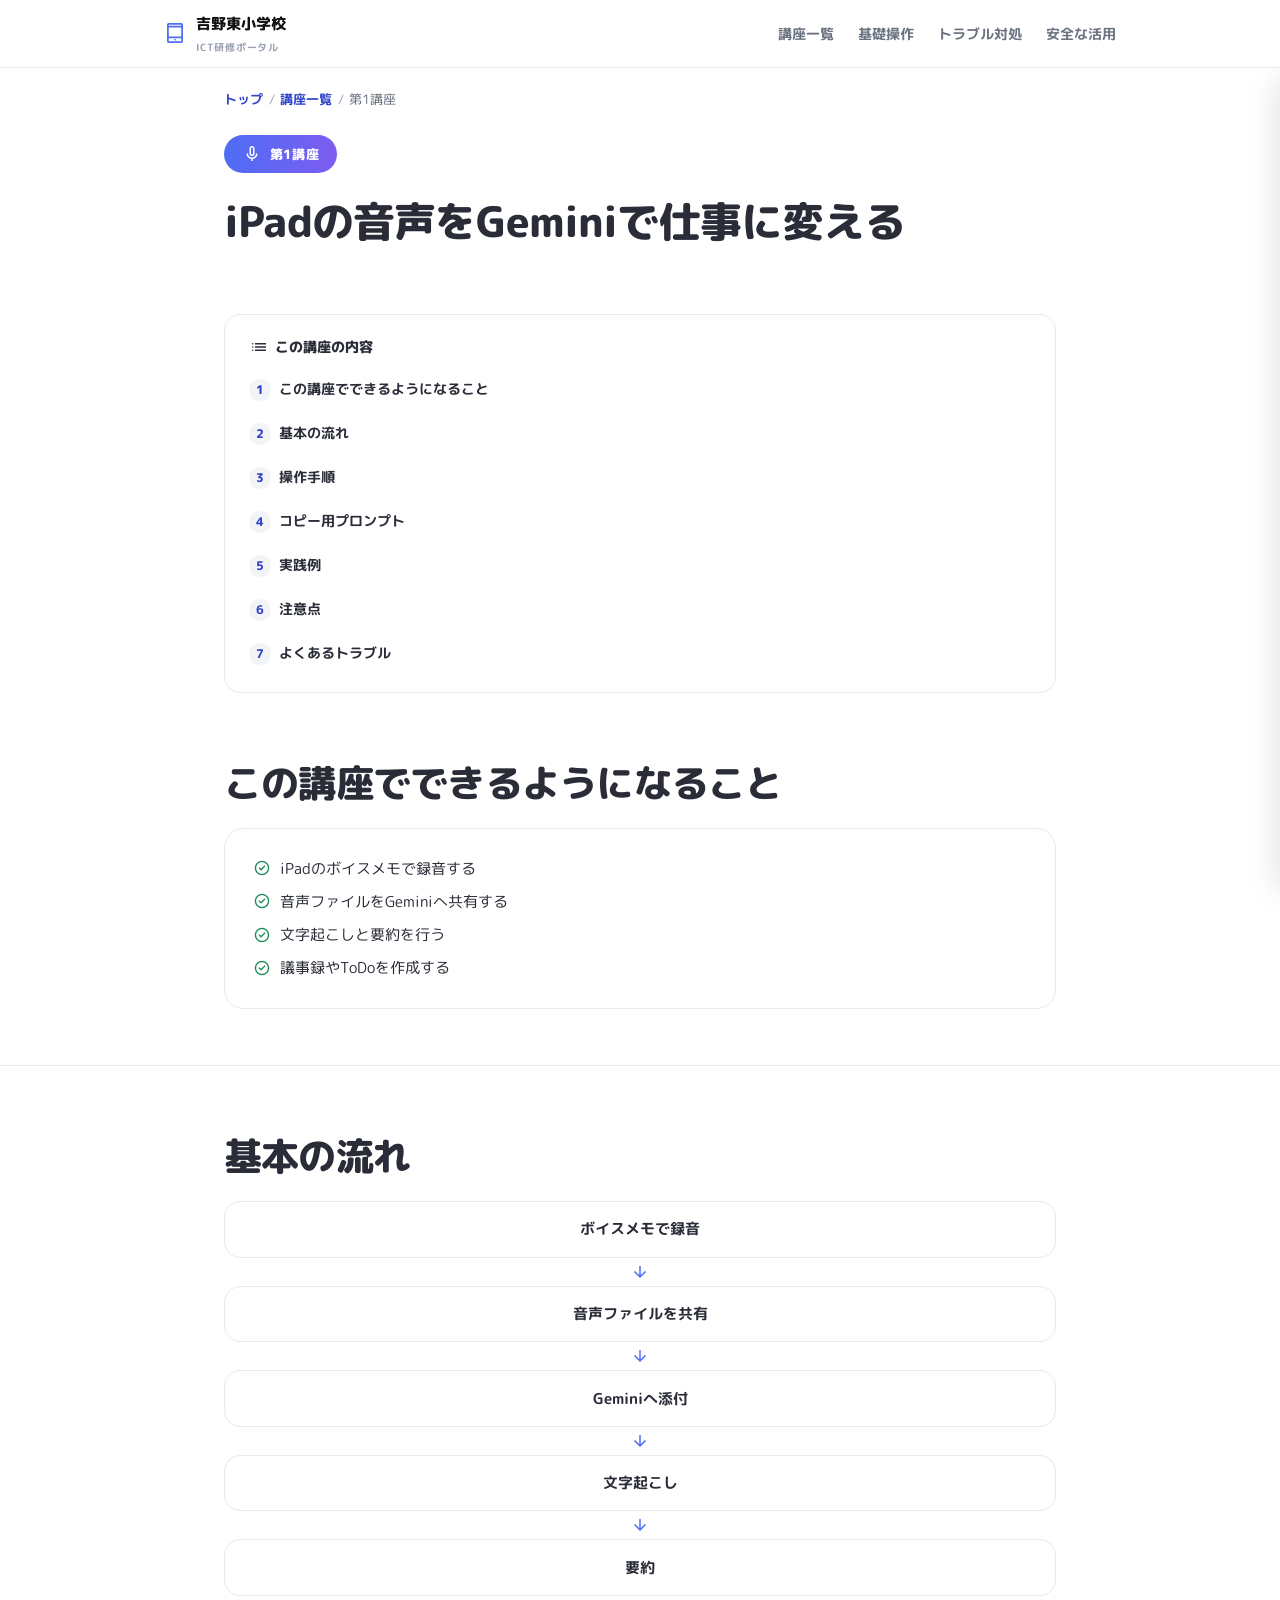
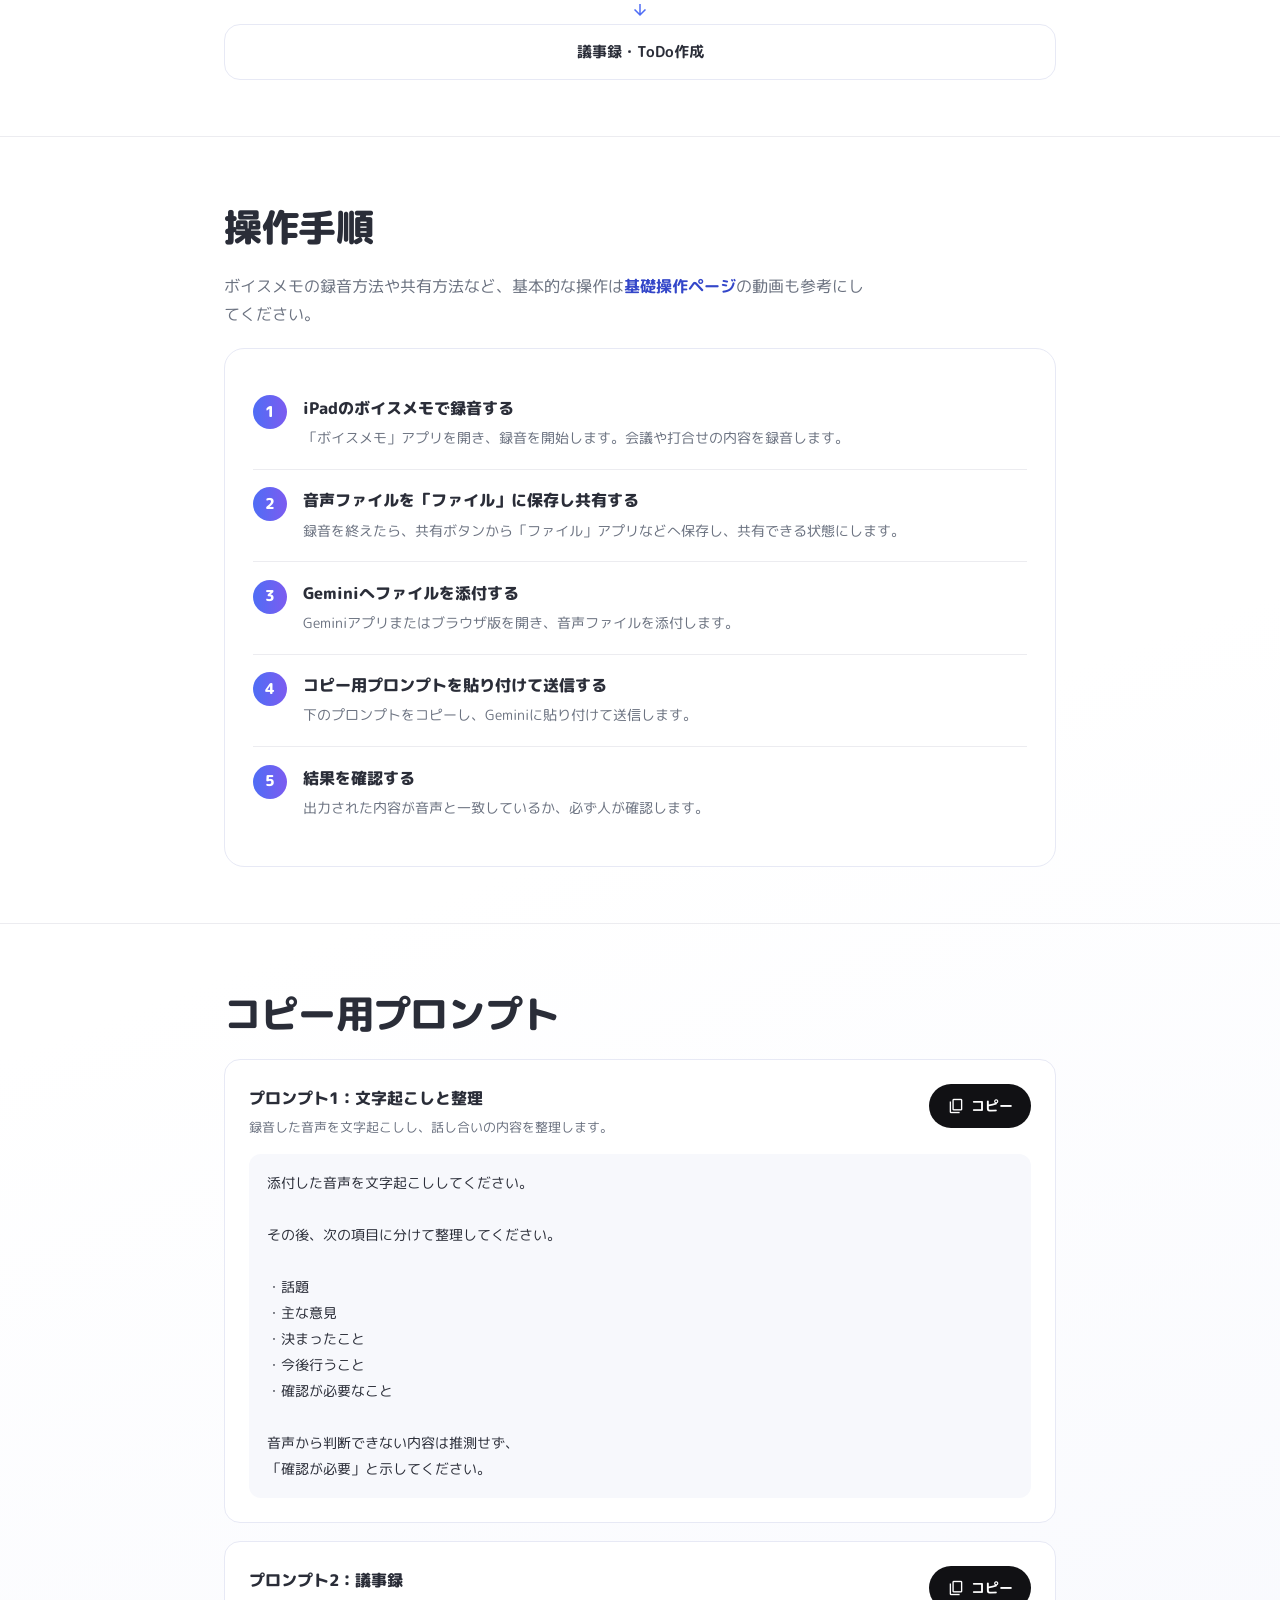
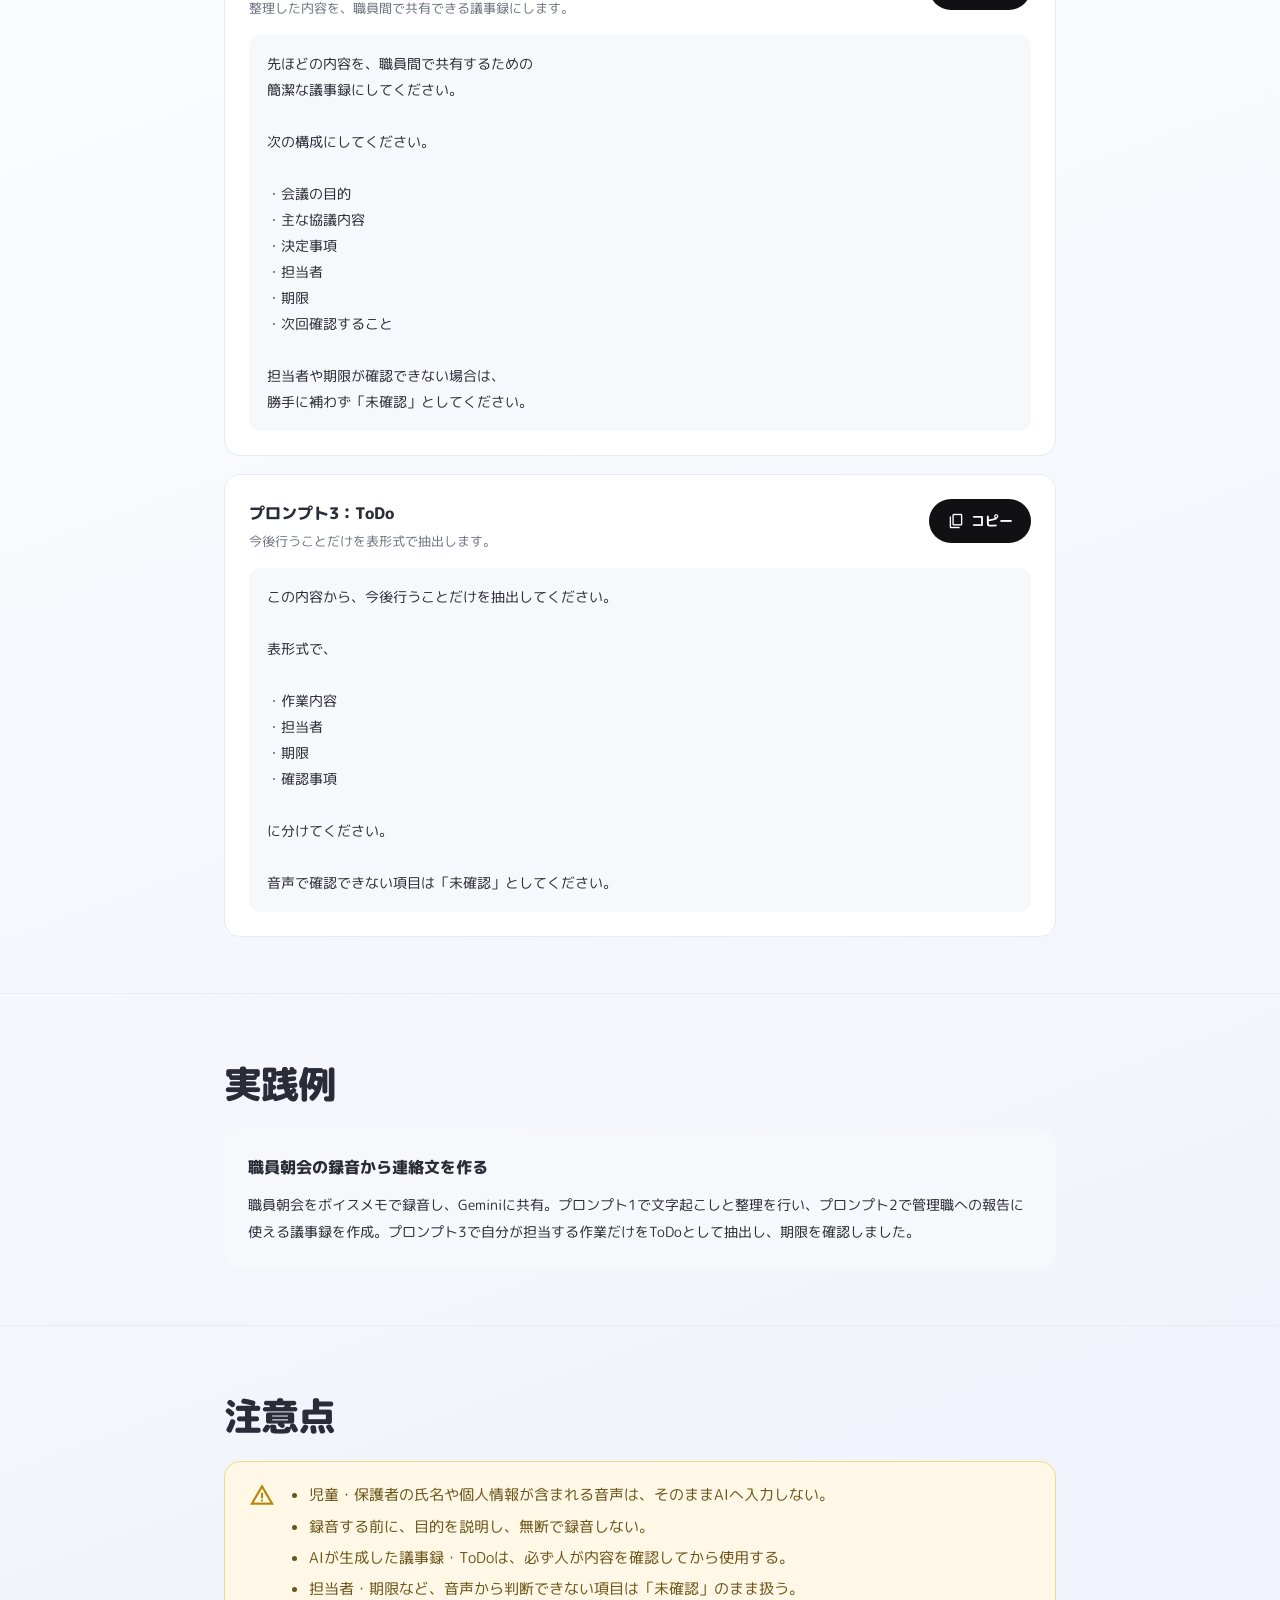
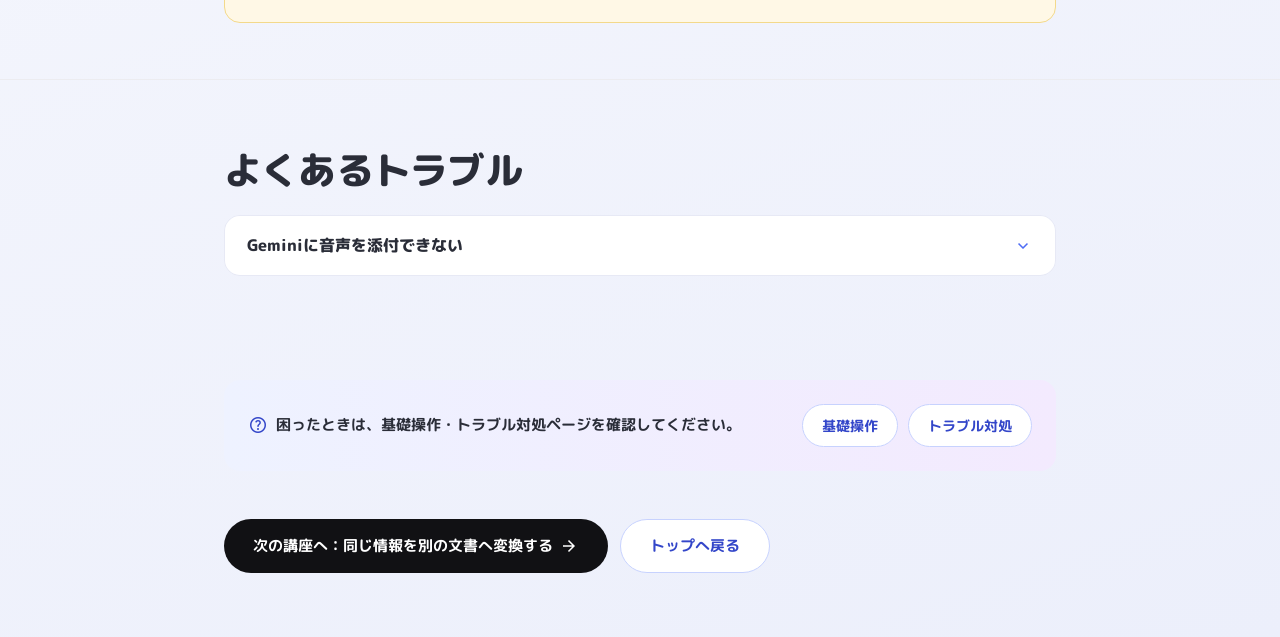
==== courses/01-voice-gemini.html @ 26168edf "v1" ====
<!DOCTYPE html>
<html lang="ja">
<head>
<meta charset="UTF-8">
<meta name="viewport" content="width=device-width, initial-scale=1.0, viewport-fit=cover">
<title>第1講座 iPadの音声をGeminiで仕事に変える | 吉野東小学校 ICT研修ポータル</title>
<link rel="preconnect" href="https://fonts.googleapis.com">
<link href="https://fonts.googleapis.com/css2?family=M+PLUS+Rounded+1c:wght@400;500;700;800&family=Material+Symbols+Outlined" rel="stylesheet">
<link rel="stylesheet" href="../assets/css/style.css">
</head>
<body>

  <div id="copy-announcer" aria-live="polite" class="sr-only"></div>

  <header class="site-header">
    <div class="wrap">
      <a href="../index.html" class="site-logo">
        <span class="material-symbols-outlined" aria-hidden="true">tablet_mac</span>
        <span>吉野東小学校<span class="sub">ICT研修ポータル</span></span>
      </a>
      <nav class="header-nav" aria-label="メインメニュー">
        <a href="../index.html#courses">講座一覧</a>
        <a href="../guides/basic-operation.html">基礎操作</a>
        <a href="../guides/troubleshooting.html">トラブル対処</a>
        <a href="06-safety.html">安全な活用</a>
      </nav>
      <button type="button" id="menuBtn" class="menu-btn" aria-expanded="false" aria-controls="mobileNav" aria-label="メニューを開く">
        <span class="material-symbols-outlined" aria-hidden="true">menu</span>
      </button>
    </div>
  </header>

  <div id="navOverlay" class="nav-overlay"></div>
  <nav id="mobileNav" class="mobile-nav" aria-label="モバイルメニュー">
    <div style="display:flex;justify-content:flex-end;margin-bottom:1rem;">
      <button type="button" id="navCloseBtn" class="menu-btn" aria-label="メニューを閉じる">
        <span class="material-symbols-outlined" aria-hidden="true">close</span>
      </button>
    </div>
    <a href="../index.html"><span class="material-symbols-outlined" aria-hidden="true">home</span>トップ</a>
    <a href="../index.html#courses"><span class="material-symbols-outlined" aria-hidden="true">school</span>講座一覧</a>
    <a href="../guides/basic-operation.html"><span class="material-symbols-outlined" aria-hidden="true">play_circle</span>基礎操作を確認する</a>
    <a href="../guides/troubleshooting.html"><span class="material-symbols-outlined" aria-hidden="true">build</span>トラブル対処</a>
  </nav>

  <div class="wrap">
    <p class="breadcrumb">
      <a href="../index.html">トップ</a><span class="sep">/</span>
      <a href="../index.html#courses">講座一覧</a><span class="sep">/</span>
      <span>第1講座</span>
    </p>
  </div>

  <section class="course-hero">
    <div class="wrap">
      <span class="course-num-badge"><span class="material-symbols-outlined" aria-hidden="true">mic</span>第1講座</span>
      <h1>iPadの音声をGeminiで仕事に変える</h1>
    </div>
  </section>

  <div class="wrap">
    <nav class="toc" aria-label="この講座の目次">
      <p class="toc-title"><span class="material-symbols-outlined" aria-hidden="true">list</span>この講座の内容</p>
      <ol>
        <li><a href="#goals">この講座でできるようになること</a></li>
        <li><a href="#flow">基本の流れ</a></li>
        <li><a href="#steps">操作手順</a></li>
        <li><a href="#prompts">コピー用プロンプト</a></li>
        <li><a href="#example">実践例</a></li>
        <li><a href="#caution">注意点</a></li>
        <li><a href="#trouble">よくあるトラブル</a></li>
      </ol>
    </nav>
  </div>

  <section id="goals" class="block">
    <div class="wrap">
      <h2 class="section-title">この講座でできるようになること</h2>
      <div class="card">
        <ul class="goal-list">
          <li><span class="material-symbols-outlined" aria-hidden="true">check_circle</span>iPadのボイスメモで録音する</li>
          <li><span class="material-symbols-outlined" aria-hidden="true">check_circle</span>音声ファイルをGeminiへ共有する</li>
          <li><span class="material-symbols-outlined" aria-hidden="true">check_circle</span>文字起こしと要約を行う</li>
          <li><span class="material-symbols-outlined" aria-hidden="true">check_circle</span>議事録やToDoを作成する</li>
        </ul>
      </div>
    </div>
  </section>

  <section id="flow" class="block">
    <div class="wrap">
      <h2 class="section-title">基本の流れ</h2>
      <div class="flow-diagram">
        <div class="flow-step">ボイスメモで録音</div>
        <div class="flow-arrow"><span class="material-symbols-outlined" aria-hidden="true">arrow_downward</span></div>
        <div class="flow-step">音声ファイルを共有</div>
        <div class="flow-arrow"><span class="material-symbols-outlined" aria-hidden="true">arrow_downward</span></div>
        <div class="flow-step">Geminiへ添付</div>
        <div class="flow-arrow"><span class="material-symbols-outlined" aria-hidden="true">arrow_downward</span></div>
        <div class="flow-step">文字起こし</div>
        <div class="flow-arrow"><span class="material-symbols-outlined" aria-hidden="true">arrow_downward</span></div>
        <div class="flow-step">要約</div>
        <div class="flow-arrow"><span class="material-symbols-outlined" aria-hidden="true">arrow_downward</span></div>
        <div class="flow-step">議事録・ToDo作成</div>
      </div>
    </div>
  </section>

  <section id="steps" class="block">
    <div class="wrap">
      <h2 class="section-title">操作手順</h2>
      <p class="section-lead" style="margin-bottom:1.25rem;">ボイスメモの録音方法や共有方法など、基本的な操作は<a href="../guides/basic-operation.html" style="color:var(--color-blue-deep);font-weight:700;">基礎操作ページ</a>の動画も参考にしてください。</p>
      <div class="card">
        <ol class="step-list">
          <li class="step-item">
            <div class="step-num">1</div>
            <div class="step-body"><h4>iPadのボイスメモで録音する</h4><p>「ボイスメモ」アプリを開き、録音を開始します。会議や打合せの内容を録音します。</p></div>
          </li>
          <li class="step-item">
            <div class="step-num">2</div>
            <div class="step-body"><h4>音声ファイルを「ファイル」に保存し共有する</h4><p>録音を終えたら、共有ボタンから「ファイル」アプリなどへ保存し、共有できる状態にします。</p></div>
          </li>
          <li class="step-item">
            <div class="step-num">3</div>
            <div class="step-body"><h4>Geminiへファイルを添付する</h4><p>Geminiアプリまたはブラウザ版を開き、音声ファイルを添付します。</p></div>
          </li>
          <li class="step-item">
            <div class="step-num">4</div>
            <div class="step-body"><h4>コピー用プロンプトを貼り付けて送信する</h4><p>下のプロンプトをコピーし、Geminiに貼り付けて送信します。</p></div>
          </li>
          <li class="step-item">
            <div class="step-num">5</div>
            <div class="step-body"><h4>結果を確認する</h4><p>出力された内容が音声と一致しているか、必ず人が確認します。</p></div>
          </li>
        </ol>
      </div>
    </div>
  </section>

  <!-- コピー用プロンプト：ここから -->
  <section id="prompts" class="block">
    <div class="wrap">
      <h2 class="section-title">コピー用プロンプト</h2>

      <div class="prompt-card">
        <div class="prompt-card-head">
          <div>
            <h4>プロンプト1：文字起こしと整理</h4>
            <p class="prompt-scene">録音した音声を文字起こしし、話し合いの内容を整理します。</p>
          </div>
          <button type="button" class="copy-btn" data-copy-target="#prompt1-1">
            <span class="material-symbols-outlined" aria-hidden="true">content_copy</span>
            <span class="copy-label">コピー</span>
          </button>
        </div>
        <div class="prompt-body" id="prompt1-1">添付した音声を文字起こししてください。

その後、次の項目に分けて整理してください。

・話題
・主な意見
・決まったこと
・今後行うこと
・確認が必要なこと

音声から判断できない内容は推測せず、
「確認が必要」と示してください。</div>
      </div>

      <div class="prompt-card">
        <div class="prompt-card-head">
          <div>
            <h4>プロンプト2：議事録</h4>
            <p class="prompt-scene">整理した内容を、職員間で共有できる議事録にします。</p>
          </div>
          <button type="button" class="copy-btn" data-copy-target="#prompt1-2">
            <span class="material-symbols-outlined" aria-hidden="true">content_copy</span>
            <span class="copy-label">コピー</span>
          </button>
        </div>
        <div class="prompt-body" id="prompt1-2">先ほどの内容を、職員間で共有するための
簡潔な議事録にしてください。

次の構成にしてください。

・会議の目的
・主な協議内容
・決定事項
・担当者
・期限
・次回確認すること

担当者や期限が確認できない場合は、
勝手に補わず「未確認」としてください。</div>
      </div>

      <div class="prompt-card">
        <div class="prompt-card-head">
          <div>
            <h4>プロンプト3：ToDo</h4>
            <p class="prompt-scene">今後行うことだけを表形式で抽出します。</p>
          </div>
          <button type="button" class="copy-btn" data-copy-target="#prompt1-3">
            <span class="material-symbols-outlined" aria-hidden="true">content_copy</span>
            <span class="copy-label">コピー</span>
          </button>
        </div>
        <div class="prompt-body" id="prompt1-3">この内容から、今後行うことだけを抽出してください。

表形式で、

・作業内容
・担当者
・期限
・確認事項

に分けてください。

音声で確認できない項目は「未確認」としてください。</div>
      </div>
    </div>
  </section>
  <!-- コピー用プロンプト：ここまで -->

  <section id="example" class="block">
    <div class="wrap">
      <h2 class="section-title">実践例</h2>
      <div class="example-card">
        <h4>職員朝会の録音から連絡文を作る</h4>
        <p>職員朝会をボイスメモで録音し、Geminiに共有。プロンプト1で文字起こしと整理を行い、プロンプト2で管理職への報告に使える議事録を作成。プロンプト3で自分が担当する作業だけをToDoとして抽出し、期限を確認しました。</p>
      </div>
    </div>
  </section>

  <section id="caution" class="block">
    <div class="wrap">
      <h2 class="section-title">注意点</h2>
      <div class="caution-card">
        <span class="material-symbols-outlined" aria-hidden="true">warning</span>
        <ul>
          <li>児童・保護者の氏名や個人情報が含まれる音声は、そのままAIへ入力しない。</li>
          <li>録音する前に、目的を説明し、無断で録音しない。</li>
          <li>AIが生成した議事録・ToDoは、必ず人が内容を確認してから使用する。</li>
          <li>担当者・期限など、音声から判断できない項目は「未確認」のまま扱う。</li>
        </ul>
      </div>
    </div>
  </section>

  <section id="trouble" class="block">
    <div class="wrap">
      <h2 class="section-title">よくあるトラブル</h2>
      <div class="accordion">
        <button type="button" class="accordion-trigger" aria-expanded="false" aria-controls="acc1-1">
          <span>Geminiに音声を添付できない</span>
          <span class="material-symbols-outlined" aria-hidden="true">expand_more</span>
        </button>
        <div class="accordion-panel" id="acc1-1">
          <p>アカウントの確認、アプリ版とブラウザ版の切り替え、ファイル形式の確認などが必要です。詳しくは<a href="../guides/troubleshooting.html" style="color:var(--color-blue-deep);font-weight:700;">トラブル対処ページ</a>をご確認ください。</p>
        </div>
      </div>
    </div>
  </section>

  <div class="wrap">
    <div class="help-banner">
      <p><span class="material-symbols-outlined" aria-hidden="true">help</span>困ったときは、基礎操作・トラブル対処ページを確認してください。</p>
      <div style="display:flex;gap:0.6rem;flex-wrap:wrap;">
        <a href="../guides/basic-operation.html" class="btn btn-outline btn-sm">基礎操作</a>
        <a href="../guides/troubleshooting.html" class="btn btn-outline btn-sm">トラブル対処</a>
      </div>
    </div>

    <div class="page-nav">
      <a href="02-document-transform.html" class="btn btn-primary">次の講座へ：同じ情報を別の文書へ変換する<span class="material-symbols-outlined" aria-hidden="true">arrow_forward</span></a>
      <a href="../index.html" class="btn btn-outline">トップへ戻る</a>
    </div>
  </div>

  <button type="button" id="backToTop" class="back-to-top" aria-label="トップへ戻る">
    <span class="material-symbols-outlined" aria-hidden="true">arrow_upward</span>
  </button>

  <div id="toast" class="toast" role="status">
    <span class="material-symbols-outlined" aria-hidden="true">check_circle</span>
    <span class="toast-label">コピーしました</span>
  </div>

  <script src="../assets/js/main.js"></script>
</body>
</html>
---- assets/css/style.css ----
/* ============================================================
   吉野東小学校 ICT研修ポータル 共通スタイル
   ------------------------------------------------------------
   配色・タイポグラフィ・浮き上がり演出・スプラッシュ演出は
   中種子町情報教育部会研修会サイトの仕様をそのまま踏襲しています。
   配色を変更したい場合は、下の「配色設定」の変数だけを
   書き換えてください（README.mdにも説明があります）。
   ============================================================ */

/* ------------------------------------------------------------
   配色設定（ここを変更すると全体の色が変わります）
   ------------------------------------------------------------ */
:root {
  --color-bg-start: #ffffff;
  --color-bg-mid: #ffffff;
  --color-bg-end: #eceffb;

  --color-ink: #111114;          /* 濃い文字・ボタン背景 */
  --color-text: #2a2d38;         /* 本文文字 */
  --color-text-sub: #6b7280;     /* 補足文字 */
  --color-text-faint: #9aa0b4;   /* さらに薄い文字 */

  --color-blue: #4f6df5;         /* メインカラー */
  --color-purple: #7c5cf0;       /* サブカラー（グラデーション用） */
  --color-blue-deep: #3346c9;

  --color-border: #e7e9f5;
  --color-border-soft: #ececf0;
  --color-card-bg: #ffffff;
  --color-panel-bg: #f7f8fc;
  --color-pill-bg: #f3f4f8;

  --color-caution-bg: #fff8e6;
  --color-caution-border: #f3d98b;
  --color-caution-text: #6b5518;
  --color-caution-icon: #b5860b;

  --color-success: #1b8a5a;

  --radius-lg: 1.25rem;
  --radius-md: 1rem;
  --radius-sm: 0.75rem;
  --radius-full: 9999px;

  --header-height: 68px;
}

/* ------------------------------------------------------------
   基本設定
   ------------------------------------------------------------ */
* { box-sizing: border-box; }
html {
  scroll-behavior: smooth;
}
@media (prefers-reduced-motion: reduce) {
  html { scroll-behavior: auto; }
  *, *::before, *::after {
    animation-duration: 0.001ms !important;
    animation-iteration-count: 1 !important;
    transition-duration: 0.001ms !important;
    scroll-behavior: auto !important;
  }
}

body {
  margin: 0;
  font-family: 'M PLUS Rounded 1c', 'Hiragino Maru Gothic ProN', 'Hiragino Sans', sans-serif;
  background: linear-gradient(160deg, var(--color-bg-start) 0%, var(--color-bg-mid) 45%, var(--color-bg-end) 100%);
  color: var(--color-text);
  font-size: 16px;
  line-height: 1.75;
  overflow-x: hidden;
  width: 100%;
}

img { max-width: 100%; display: block; }
a { color: inherit; text-decoration: none; }
button { font-family: inherit; }
ul, ol { margin: 0; padding: 0; }
h1, h2, h3, h4, p { margin: 0; }

.material-symbols-outlined {
  font-family: 'Material Symbols Outlined';
  font-weight: normal;
  font-style: normal;
  font-size: 20px;
  line-height: 1;
  vertical-align: middle;
}

section[id], h1[id], h2[id], h3[id] {
  scroll-margin-top: calc(var(--header-height) + 16px);
}

.wrap {
  max-width: 880px;
  margin: 0 auto;
  padding: 0 1.5rem;
}

a:focus-visible,
button:focus-visible,
[tabindex]:focus-visible {
  outline: 3px solid var(--color-blue);
  outline-offset: 2px;
  border-radius: 6px;
}

.sr-only {
  position: absolute;
  width: 1px; height: 1px;
  padding: 0; margin: -1px;
  overflow: hidden;
  clip: rect(0,0,0,0);
  white-space: nowrap;
  border: 0;
}

/* ------------------------------------------------------------
   バッジ・見出しパターン
   ------------------------------------------------------------ */
.badge {
  display: inline-block;
  font-size: 0.75rem;
  font-weight: 700;
  letter-spacing: 0.08em;
  text-transform: uppercase;
  color: var(--color-blue-deep);
  background: #ffffff;
  border: 1px solid var(--color-border);
  padding: 0.5rem 1.25rem;
  border-radius: var(--radius-full);
  margin-bottom: 1rem;
}
.badge.badge-solid {
  background: #eef2ff;
  border-color: transparent;
  color: var(--color-blue-deep);
}

.section-head { margin-bottom: 2rem; }
.section-title {
  font-size: clamp(1.6rem, 4vw, 2.4rem);
  font-weight: 800;
  letter-spacing: -0.02em;
  margin-bottom: 0.75rem;
}
.section-lead {
  color: var(--color-text-sub);
  font-size: 1rem;
  max-width: 640px;
}

section.block {
  padding: 3.5rem 0;
}
section.block + section.block {
  border-top: 1px solid var(--color-border-soft);
}

/* ------------------------------------------------------------
   固定ヘッダー
   ------------------------------------------------------------ */
.site-header {
  position: fixed;
  top: 0; left: 0; right: 0;
  height: var(--header-height);
  background: rgba(255,255,255,0.9);
  backdrop-filter: blur(8px);
  -webkit-backdrop-filter: blur(8px);
  border-bottom: 1px solid var(--color-border);
  z-index: 500;
  display: flex;
  align-items: center;
}
.site-header .wrap {
  max-width: 1000px;
  width: 100%;
  display: flex;
  align-items: center;
  justify-content: space-between;
  gap: 1rem;
}
.site-logo {
  display: flex;
  align-items: center;
  gap: 0.6rem;
  font-weight: 800;
  font-size: 0.95rem;
  color: var(--color-ink);
  min-height: 44px;
}
.site-logo .material-symbols-outlined {
  color: var(--color-blue);
  font-size: 22px;
}
.site-logo span.sub {
  display: block;
  font-size: 0.65rem;
  font-weight: 600;
  color: var(--color-text-faint);
  letter-spacing: 0.08em;
}

.header-nav {
  display: none;
}
.menu-btn {
  display: inline-flex;
  align-items: center;
  justify-content: center;
  width: 44px; height: 44px;
  border-radius: var(--radius-full);
  border: 1px solid var(--color-border);
  background: #ffffff;
  cursor: pointer;
}

@media (min-width: 900px) {
  .header-nav {
    display: flex;
    align-items: center;
    gap: 1.5rem;
    font-size: 0.85rem;
    font-weight: 700;
  }
  .header-nav a {
    color: var(--color-text-sub);
    min-height: 44px;
    display: inline-flex;
    align-items: center;
  }
  .header-nav a:hover { color: var(--color-blue); }
  .menu-btn { display: none; }
}

.mobile-nav {
  position: fixed;
  top: var(--header-height);
  right: 0;
  width: min(320px, 84vw);
  bottom: 0;
  background: #ffffff;
  border-left: 1px solid var(--color-border);
  box-shadow: -12px 0 32px -12px rgba(17,17,20,0.15);
  transform: translateX(100%);
  transition: transform .3s cubic-bezier(.34,1.06,.64,1);
  z-index: 499;
  padding: 1.5rem;
  overflow-y: auto;
}
.mobile-nav.open { transform: translateX(0); }
.mobile-nav a {
  display: flex;
  align-items: center;
  gap: 0.5rem;
  min-height: 48px;
  font-weight: 700;
  font-size: 0.95rem;
  color: var(--color-text);
  border-bottom: 1px solid var(--color-border-soft);
}
.nav-overlay {
  position: fixed;
  inset: 0;
  background: rgba(17,17,20,0.35);
  z-index: 498;
  opacity: 0;
  pointer-events: none;
  transition: opacity .3s ease;
}
.nav-overlay.open { opacity: 1; pointer-events: auto; }

/* ------------------------------------------------------------
   スプラッシュ演出（トップページのみ）
   ------------------------------------------------------------ */
.splash-overlay {
  position: fixed;
  inset: 0;
  z-index: 9999;
  background: #0a0a0c;
  display: flex;
  align-items: center;
  justify-content: center;
  flex-direction: column;
  gap: 1.75rem;
  transform: translateY(0);
  transition: transform .6s cubic-bezier(.65,0,.35,1);
}
.splash-overlay.hide {
  transform: translateY(-100%);
  pointer-events: none;
}
.splash-text {
  color: #ffffff;
  font-weight: 800;
  font-size: clamp(1.3rem, 4vw, 2rem);
  letter-spacing: 0.04em;
  text-align: center;
  opacity: 0;
  transform: translateY(24px);
  transition: opacity .6s ease, transform .6s ease;
  padding: 0 1.5rem;
}
.splash-overlay.show .splash-text { opacity: 1; transform: translateY(0); }
.splash-sub {
  display: block;
  margin-top: .6rem;
  font-size: .78rem;
  font-weight: 500;
  color: #9aa0b4;
  letter-spacing: 0.12em;
}
.splash-skip {
  opacity: 0;
  transform: translateY(12px);
  transition: opacity .6s ease .1s, transform .6s ease .1s;
  min-height: 44px;
  padding: 0.55rem 1.4rem;
  border-radius: var(--radius-full);
  border: 1px solid rgba(255,255,255,0.35);
  color: #ffffff;
  background: transparent;
  font-size: 0.85rem;
  font-weight: 700;
  cursor: pointer;
}
.splash-overlay.show .splash-skip { opacity: 1; transform: translateY(0); }
.splash-skip:hover { background: rgba(255,255,255,0.12); }

/* ------------------------------------------------------------
   ヒーロー
   ------------------------------------------------------------ */
.hero {
  padding: calc(var(--header-height) + 3rem) 0 3rem;
}
.hero-title {
  font-size: clamp(2.2rem, 6vw, 3.6rem);
  font-weight: 800;
  letter-spacing: -0.02em;
  line-height: 1.3;
  margin-bottom: 1.5rem;
}
.hero-title .accent {
  background: linear-gradient(90deg, var(--color-blue), var(--color-purple));
  -webkit-background-clip: text;
  background-clip: text;
  color: transparent;
}
.hero-copy {
  color: var(--color-text-sub);
  font-size: 1.05rem;
  max-width: 620px;
  margin-bottom: 2rem;
}
.hero-actions {
  display: flex;
  flex-wrap: wrap;
  gap: 0.75rem;
}

/* ------------------------------------------------------------
   ボタン
   ------------------------------------------------------------ */
.btn {
  display: inline-flex;
  align-items: center;
  justify-content: center;
  gap: 0.4rem;
  min-height: 48px;
  padding: 0.8rem 1.8rem;
  border-radius: var(--radius-full);
  font-weight: 700;
  font-size: 0.95rem;
  border: none;
  cursor: pointer;
  transition: transform .22s cubic-bezier(.34,1.56,.64,1), box-shadow .22s ease, background .2s ease;
  will-change: transform;
}
.btn:hover { transform: translateY(-3px); box-shadow: 0 10px 20px -8px rgba(79,109,245,0.35); }
.btn.lift { transform: translateY(-6px) scale(1.03); box-shadow: 0 16px 28px -8px rgba(79,109,245,0.4); }
.btn-primary { background: var(--color-ink); color: #ffffff; }
.btn-primary:hover { background: #24242a; }
.btn-outline {
  background: #ffffff;
  color: var(--color-blue-deep);
  border: 1.5px solid #c7d2fe;
}
.btn-outline:hover { background: linear-gradient(90deg,#eef2ff 0%,#f3eafe 100%); }
.btn-sm { min-height: 40px; padding: 0.55rem 1.2rem; font-size: 0.85rem; }

/* ------------------------------------------------------------
   カード共通・浮き上がり演出
   ------------------------------------------------------------ */
.card {
  background: var(--color-card-bg);
  border: 1px solid var(--color-border);
  border-radius: var(--radius-lg);
  padding: 1.75rem;
}
.card-hover {
  transition: transform .25s cubic-bezier(.34,1.56,.64,1), box-shadow .25s ease, border-color .25s ease;
}
.card-hover:hover, .card-hover:focus-visible {
  transform: translateY(-6px);
  box-shadow: 0 20px 32px -14px rgba(79,109,245,0.28);
  border-color: #c7d2fe;
}

.avatar {
  width: 84px; height: 84px;
  border-radius: var(--radius-full);
  display: flex; align-items: center; justify-content: center;
  font-size: 2.2rem;
  background: var(--color-pill-bg);
  flex-shrink: 0;
}

.grid { display: grid; gap: 1.1rem; }
.grid-2 { grid-template-columns: 1fr; }
.grid-3 { grid-template-columns: 1fr; }
.grid-4 { grid-template-columns: 1fr; }
@media (min-width: 640px) {
  .grid-2 { grid-template-columns: 1fr 1fr; }
  .grid-4 { grid-template-columns: 1fr 1fr; }
}
@media (min-width: 900px) {
  .grid-3 { grid-template-columns: repeat(3, 1fr); }
  .grid-4 { grid-template-columns: repeat(4, 1fr); }
}

/* ------------------------------------------------------------
   ゴールカード（目的別）
   ------------------------------------------------------------ */
.goal-card { padding: 1.75rem; }
.goal-card-head {
  display: flex;
  align-items: center;
  gap: 0.75rem;
  margin-bottom: 1rem;
}
.goal-card-head .material-symbols-outlined {
  width: 44px; height: 44px;
  border-radius: var(--radius-full);
  background: linear-gradient(90deg,#eef2ff 0%,#f3eafe 100%);
  color: var(--color-blue-deep);
  display: flex; align-items: center; justify-content: center;
  font-size: 22px;
  flex-shrink: 0;
}
.goal-card h3 { font-size: 1.1rem; font-weight: 800; }
.goal-list { list-style: none; display: flex; flex-direction: column; gap: 0.6rem; }
.goal-list li {
  display: flex;
  gap: 0.55rem;
  font-size: 0.92rem;
  color: var(--color-text);
  line-height: 1.6;
}
.goal-list li .material-symbols-outlined {
  color: var(--color-success);
  font-size: 18px;
  margin-top: 0.15rem;
  flex-shrink: 0;
}

/* ------------------------------------------------------------
   講座カード（トップページ）
   ------------------------------------------------------------ */
.course-card {
  padding: 1.75rem;
  display: flex;
  flex-direction: column;
  gap: 0.75rem;
}
.course-card-top {
  display: flex;
  align-items: center;
  gap: 0.75rem;
}
.course-num {
  width: 46px; height: 46px;
  border-radius: var(--radius-full);
  background: linear-gradient(90deg, var(--color-blue), var(--color-purple));
  color: #fff;
  font-weight: 800;
  font-size: 1.1rem;
  display: flex; align-items: center; justify-content: center;
  flex-shrink: 0;
}
.course-card h3 { font-size: 1.25rem; font-weight: 800; }
.course-card p.desc { color: var(--color-text-sub); font-size: 0.92rem; }
.course-card .btn { align-self: flex-start; margin-top: 0.25rem; }

/* ------------------------------------------------------------
   講師紹介
   ------------------------------------------------------------ */
.instructor-card {
  padding: 2rem;
}
.instructor-flex {
  display: flex;
  flex-direction: column;
  gap: 1.75rem;
}
@media (min-width: 720px) {
  .instructor-flex { flex-direction: row; align-items: flex-start; }
}
.instructor-photo {
  width: 140px; height: 140px;
  border-radius: var(--radius-full);
  background: var(--color-pill-bg) url('../images/profile.jpg') center/cover no-repeat;
  border: 1px solid var(--color-border);
  flex-shrink: 0;
  margin: 0 auto;
  display: flex;
  align-items: center;
  justify-content: center;
  color: var(--color-text-faint);
  font-size: 2.4rem;
}
@media (min-width: 720px) { .instructor-photo { margin: 0; } }
.instructor-name { font-size: 1.5rem; font-weight: 800; margin-bottom: 0.25rem; }
.instructor-name .yomi { font-size: 0.9rem; font-weight: 500; color: var(--color-text-faint); }
.instructor-role { color: var(--color-text-sub); font-size: 0.9rem; margin-bottom: 1rem; }
.pill-row { display: flex; flex-wrap: wrap; gap: 0.5rem; margin-bottom: 1.25rem; }
.grad-pill {
  background: linear-gradient(90deg, #eef2ff 0%, #f3eafe 100%);
  color: var(--color-blue-deep);
  font-size: 0.78rem;
  font-weight: 700;
  padding: 0.45rem 1rem;
  border-radius: var(--radius-full);
}
.instructor-bio { color: var(--color-text); font-size: 0.92rem; line-height: 1.85; margin-bottom: 1rem; }
.quote-box {
  background: linear-gradient(90deg, #eef2ff 0%, #f3eafe 100%);
  border-radius: var(--radius-sm);
  padding: 1.1rem 1.3rem;
  font-weight: 700;
  font-size: 0.92rem;
}

/* ------------------------------------------------------------
   著作紹介
   ------------------------------------------------------------ */
.book-card {
  padding: 1.75rem;
  display: flex;
  flex-direction: column;
  gap: 1.25rem;
}
@media (min-width: 640px) {
  .book-card { flex-direction: row; }
}
.book-cover {
  width: 140px;
  height: 190px;
  border-radius: var(--radius-sm);
  box-shadow: 0 8px 20px -10px rgba(17,17,20,0.35);
  background: var(--color-pill-bg) url('../images/book01.jpg') center/cover no-repeat;
  border: 1px solid var(--color-border);
  flex-shrink: 0;
  margin: 0 auto;
  display: flex;
  align-items: center;
  justify-content: center;
  color: var(--color-text-faint);
  font-size: 1.8rem;
}
.book-cover.book02 { background-image: url('../images/book02.jpg'); }
@media (min-width: 640px) { .book-cover { margin: 0; } }
.book-info h3 { font-size: 1.2rem; font-weight: 800; margin-bottom: 0.3rem; }
.book-info .publisher { color: var(--color-text-sub); font-size: 0.85rem; margin-bottom: 0.75rem; }
.book-info .desc { font-size: 0.9rem; color: var(--color-text); line-height: 1.8; margin-bottom: 1rem; }

/* ------------------------------------------------------------
   注意カード
   ------------------------------------------------------------ */
.caution-card {
  background: var(--color-caution-bg);
  border: 1px solid var(--color-caution-border);
  border-radius: var(--radius-md);
  padding: 1.25rem 1.5rem;
  display: flex;
  gap: 0.9rem;
  align-items: flex-start;
}
.caution-card .material-symbols-outlined { color: var(--color-caution-icon); font-size: 26px; flex-shrink: 0; }
.caution-card p, .caution-card ul { font-size: 0.92rem; line-height: 1.75; color: var(--color-caution-text); }
.caution-card ul { list-style: disc; padding-left: 1.2rem; display: flex; flex-direction: column; gap: 0.35rem; }

/* ------------------------------------------------------------
   パンくずリスト
   ------------------------------------------------------------ */
.breadcrumb {
  padding-top: calc(var(--header-height) + 1.25rem);
  font-size: 0.82rem;
  color: var(--color-text-sub);
  display: flex;
  flex-wrap: wrap;
  align-items: center;
  gap: 0.35rem;
}
.breadcrumb a { color: var(--color-blue-deep); font-weight: 700; }
.breadcrumb .sep { color: var(--color-text-faint); }

/* ------------------------------------------------------------
   講座ページヘッダー
   ------------------------------------------------------------ */
.course-hero { padding: 1.5rem 0 2.5rem; }
.course-hero .course-num-badge {
  display: inline-flex;
  align-items: center;
  gap: 0.5rem;
  background: linear-gradient(90deg, var(--color-blue), var(--color-purple));
  color: #fff;
  font-weight: 800;
  font-size: 0.8rem;
  letter-spacing: 0.06em;
  padding: 0.5rem 1.1rem;
  border-radius: var(--radius-full);
  margin-bottom: 1.25rem;
}
.course-hero h1 {
  font-size: clamp(1.7rem, 4.5vw, 2.6rem);
  font-weight: 800;
  letter-spacing: -0.02em;
  line-height: 1.35;
}

/* ------------------------------------------------------------
   目次（TOC）
   ------------------------------------------------------------ */
.toc {
  background: #ffffff;
  border: 1px solid var(--color-border);
  border-radius: var(--radius-md);
  padding: 1.25rem 1.5rem;
  margin: 1.5rem 0 0;
}
.toc-title { font-weight: 800; font-size: 0.9rem; margin-bottom: 0.75rem; display: flex; align-items: center; gap: 0.4rem; }
.toc ol { list-style: none; display: flex; flex-direction: column; gap: 0.5rem; counter-reset: toc; }
.toc li { counter-increment: toc; }
.toc a {
  display: flex;
  align-items: center;
  gap: 0.5rem;
  font-size: 0.88rem;
  font-weight: 600;
  color: var(--color-text);
  min-height: 36px;
}
.toc a::before {
  content: counter(toc);
  width: 22px; height: 22px;
  border-radius: var(--radius-full);
  background: var(--color-pill-bg);
  color: var(--color-blue-deep);
  font-size: 0.72rem;
  font-weight: 800;
  display: inline-flex;
  align-items: center;
  justify-content: center;
  flex-shrink: 0;
}
.toc a:hover { color: var(--color-blue); }

/* ------------------------------------------------------------
   基本の流れ（フロー図）
   ------------------------------------------------------------ */
.flow-diagram {
  display: flex;
  flex-direction: column;
  align-items: stretch;
  gap: 0;
}
.flow-step {
  background: #ffffff;
  border: 1px solid var(--color-border);
  border-radius: var(--radius-md);
  padding: 0.9rem 1.25rem;
  font-weight: 700;
  font-size: 0.92rem;
  text-align: center;
}
.flow-arrow {
  display: flex;
  justify-content: center;
  color: var(--color-blue);
  font-size: 22px;
  padding: 0.25rem 0;
}

/* ------------------------------------------------------------
   操作手順（縦型ステップ）
   ------------------------------------------------------------ */
.step-list { list-style: none; display: flex; flex-direction: column; }
.step-item {
  display: flex;
  gap: 1rem;
  padding: 1.1rem 0;
  border-top: 1px solid var(--color-border-soft);
}
.step-item:first-child { border-top: none; }
.step-num {
  width: 34px; height: 34px;
  border-radius: var(--radius-full);
  background: linear-gradient(90deg, var(--color-blue), var(--color-purple));
  color: #fff;
  font-weight: 800;
  font-size: 0.95rem;
  display: flex; align-items: center; justify-content: center;
  flex-shrink: 0;
}
.step-body h4 { font-weight: 800; font-size: 0.98rem; margin-bottom: 0.3rem; }
.step-body p { color: var(--color-text-sub); font-size: 0.88rem; line-height: 1.7; }

/* ------------------------------------------------------------
   プロンプトカード
   ------------------------------------------------------------ */
.prompt-card {
  background: #ffffff;
  border: 1px solid var(--color-border);
  border-radius: var(--radius-md);
  padding: 1.5rem;
}
.prompt-card + .prompt-card { margin-top: 1.1rem; }
.prompt-card-head {
  display: flex;
  justify-content: space-between;
  align-items: flex-start;
  gap: 1rem;
  margin-bottom: 0.9rem;
  flex-wrap: wrap;
}
.prompt-card h4 { font-weight: 800; font-size: 1.02rem; }
.prompt-scene { font-size: 0.82rem; color: var(--color-text-sub); margin-top: 0.2rem; }
.prompt-body {
  background: var(--color-panel-bg);
  border-radius: var(--radius-sm);
  padding: 1rem 1.1rem;
  font-size: 0.88rem;
  line-height: 1.85;
  white-space: pre-wrap;
  word-break: break-word;
  overflow-wrap: anywhere;
  color: var(--color-text);
  max-width: 100%;
  overflow-x: auto;
  font-family: 'M PLUS Rounded 1c', monospace;
}
.copy-btn {
  flex-shrink: 0;
  display: inline-flex;
  align-items: center;
  gap: 0.4rem;
  min-height: 44px;
  min-width: 44px;
  padding: 0.55rem 1.1rem;
  border-radius: var(--radius-full);
  background: var(--color-ink);
  color: #ffffff;
  font-weight: 700;
  font-size: 0.85rem;
  border: none;
  cursor: pointer;
  transition: transform .2s cubic-bezier(.34,1.56,.64,1), box-shadow .2s ease, background .2s ease;
}
.copy-btn:hover { transform: translateY(-2px); box-shadow: 0 10px 18px -8px rgba(17,17,20,0.35); }
.copy-btn.copied { background: var(--color-success); }
.copy-btn .material-symbols-outlined { font-size: 18px; }

/* ------------------------------------------------------------
   実践例
   ------------------------------------------------------------ */
.example-card {
  background: var(--color-panel-bg);
  border-radius: var(--radius-md);
  padding: 1.5rem;
  font-size: 0.9rem;
  line-height: 1.85;
}
.example-card h4 { font-weight: 800; margin-bottom: 0.6rem; font-size: 0.98rem; }

/* ------------------------------------------------------------
   アコーディオン
   ------------------------------------------------------------ */
.accordion {
  border: 1px solid var(--color-border);
  border-radius: var(--radius-md);
  overflow: hidden;
  background: #fff;
}
.accordion + .accordion { margin-top: 1rem; }
.accordion-trigger {
  width: 100%;
  display: flex;
  justify-content: space-between;
  align-items: center;
  gap: 0.75rem;
  padding: 1.1rem 1.4rem;
  background: #ffffff;
  font-weight: 800;
  font-size: 0.98rem;
  text-align: left;
  min-height: 48px;
  border: none;
  cursor: pointer;
  color: var(--color-text);
}
.accordion-trigger .material-symbols-outlined { transition: transform .2s ease; flex-shrink: 0; color: var(--color-blue); }
.accordion-trigger[aria-expanded="true"] .material-symbols-outlined { transform: rotate(180deg); }
.accordion-panel {
  display: none;
  padding: 0 1.4rem 1.4rem;
  font-size: 0.9rem;
  color: var(--color-text);
  line-height: 1.85;
}
.accordion-panel.open { display: block; }

/* ------------------------------------------------------------
   トラブル対処カード
   ------------------------------------------------------------ */
.trouble-card { padding: 1.5rem; }
.trouble-card h3 {
  display: flex;
  align-items: center;
  gap: 0.6rem;
  font-size: 1.02rem;
  font-weight: 800;
  margin-bottom: 0.9rem;
}
.trouble-card h3 .material-symbols-outlined { color: var(--color-caution-icon); }
.trouble-card ol { list-style: none; display: flex; flex-direction: column; gap: 0.55rem; counter-reset: tr; }
.trouble-card ol li {
  counter-increment: tr;
  display: flex;
  gap: 0.6rem;
  font-size: 0.9rem;
  line-height: 1.7;
}
.trouble-card ol li::before {
  content: counter(tr);
  width: 22px; height: 22px;
  border-radius: var(--radius-full);
  background: var(--color-pill-bg);
  color: var(--color-blue-deep);
  font-size: 0.72rem;
  font-weight: 800;
  display: inline-flex;
  align-items: center;
  justify-content: center;
  flex-shrink: 0;
  margin-top: 0.1rem;
}

/* ------------------------------------------------------------
   基礎操作カード（動画）
   ------------------------------------------------------------ */
.video-frame {
  position: relative;
  width: 100%;
  padding-top: 56.25%;
  background: var(--color-pill-bg);
  border-radius: var(--radius-sm);
  overflow: hidden;
  border: 1px solid var(--color-border);
  margin-bottom: 1rem;
}
.video-frame iframe { position: absolute; inset: 0; width: 100%; height: 100%; border: 0; }

/* ------------------------------------------------------------
   困ったときバナー
   ------------------------------------------------------------ */
.help-banner {
  background: linear-gradient(90deg, #eef2ff 0%, #f3eafe 100%);
  border-radius: var(--radius-md);
  padding: 1.5rem;
  display: flex;
  flex-wrap: wrap;
  align-items: center;
  justify-content: space-between;
  gap: 1rem;
  margin: 3rem 0 1rem;
}
.help-banner p {
  font-weight: 700;
  font-size: 0.95rem;
  display: flex;
  align-items: center;
  gap: 0.5rem;
}
.help-banner .material-symbols-outlined { color: var(--color-blue-deep); }

/* ------------------------------------------------------------
   ページ下部ナビ（次の講座 / トップへ）
   ------------------------------------------------------------ */
.page-nav {
  display: flex;
  flex-wrap: wrap;
  gap: 0.75rem;
  padding: 2rem 0 4rem;
}

/* ------------------------------------------------------------
   トップへ戻るボタン（フローティング）
   ------------------------------------------------------------ */
.back-to-top {
  position: fixed;
  right: 1.25rem;
  bottom: 1.25rem;
  width: 52px; height: 52px;
  border-radius: var(--radius-full);
  background: var(--color-ink);
  color: #fff;
  border: none;
  display: flex;
  align-items: center;
  justify-content: center;
  cursor: pointer;
  box-shadow: 0 10px 24px -8px rgba(17,17,20,0.45);
  opacity: 0;
  pointer-events: none;
  transform: translateY(12px);
  transition: opacity .25s ease, transform .25s ease;
  z-index: 400;
}
.back-to-top.show { opacity: 1; pointer-events: auto; transform: translateY(0); }

/* ------------------------------------------------------------
   トースト通知
   ------------------------------------------------------------ */
.toast {
  position: fixed;
  left: 50%;
  bottom: 1.5rem;
  transform: translate(-50%, 20px);
  background: var(--color-ink);
  color: #fff;
  padding: 0.75rem 1.5rem;
  border-radius: var(--radius-full);
  font-weight: 700;
  font-size: 0.88rem;
  display: flex;
  align-items: center;
  gap: 0.5rem;
  opacity: 0;
  pointer-events: none;
  transition: opacity .25s ease, transform .25s ease;
  z-index: 600;
  box-shadow: 0 10px 24px -8px rgba(17,17,20,0.5);
}
.toast.show { opacity: 1; transform: translate(-50%, 0); }
.toast .material-symbols-outlined { color: #7ee0ac; font-size: 18px; }

/* ------------------------------------------------------------
   フッター
   ------------------------------------------------------------ */
.site-footer {
  border-top: 1px solid var(--color-border-soft);
  padding: 2.5rem 0 5rem;
  margin-top: 2rem;
}
.site-footer .foot-title { font-weight: 800; margin-bottom: 0.5rem; }
.site-footer .foot-sub { color: var(--color-text-sub); font-size: 0.85rem; margin-bottom: 1.25rem; }
.footer-links {
  display: flex;
  flex-wrap: wrap;
  gap: 0.5rem 1.25rem;
  font-size: 0.85rem;
  font-weight: 700;
  color: var(--color-text-sub);
  margin-bottom: 1.5rem;
}
.footer-copy { font-size: 0.78rem; color: var(--color-text-faint); }

/* 印刷対応 */
@media print {
  #splash, .site-header, .mobile-nav, .nav-overlay, .back-to-top, .toast, .menu-btn { display: none !important; }
  body { background: #fff; }
}
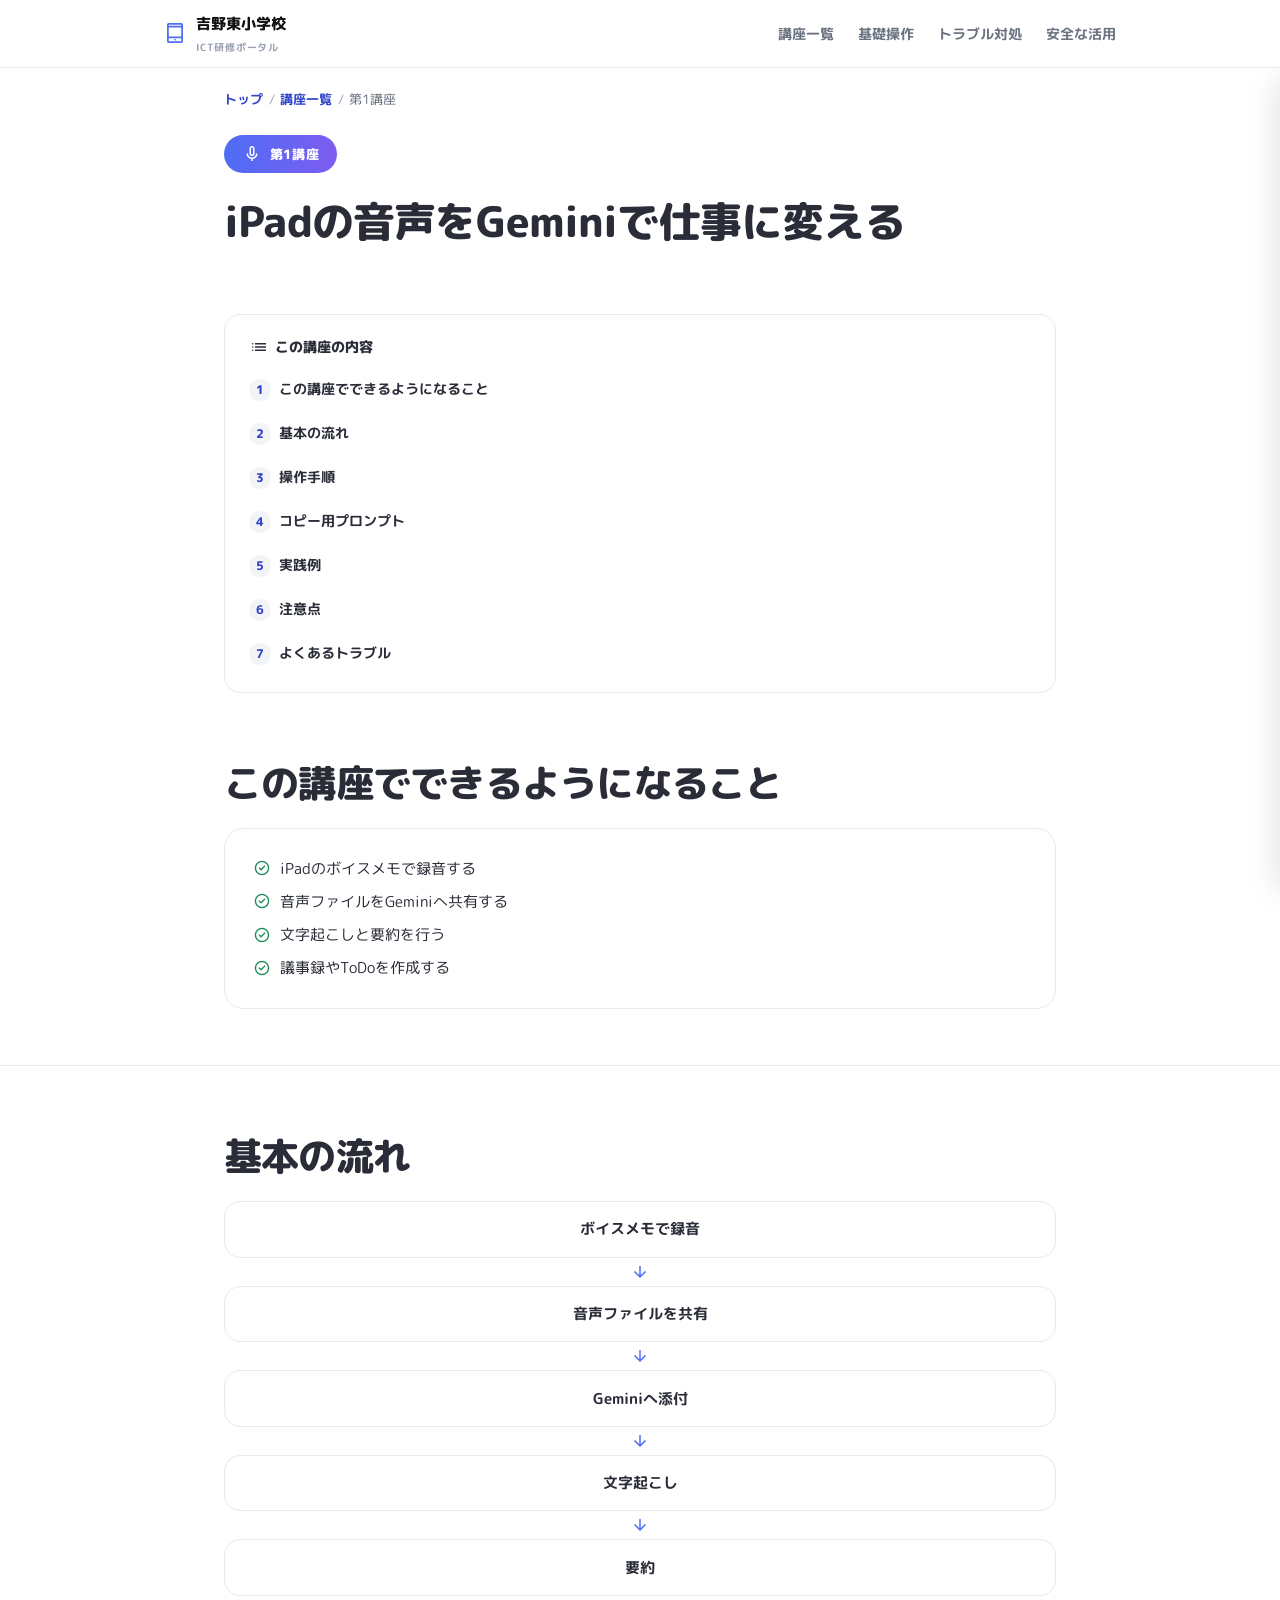
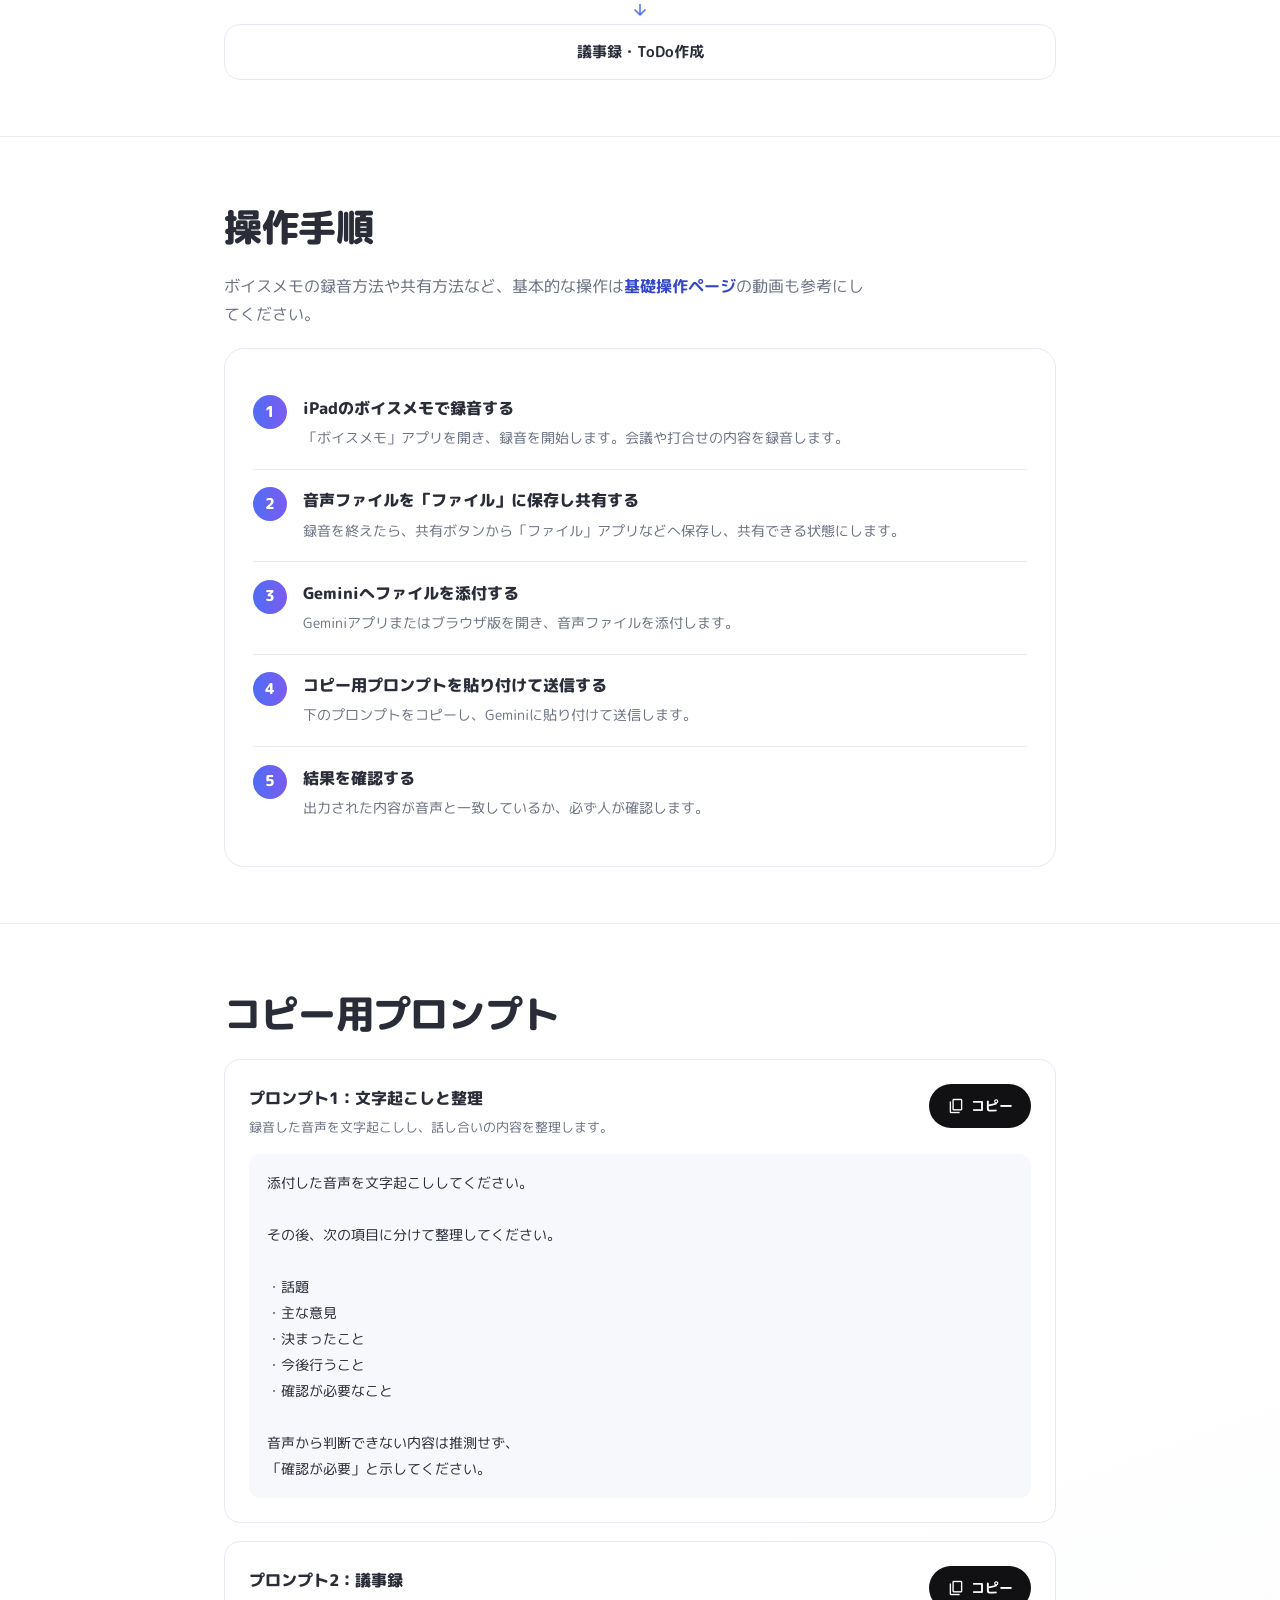
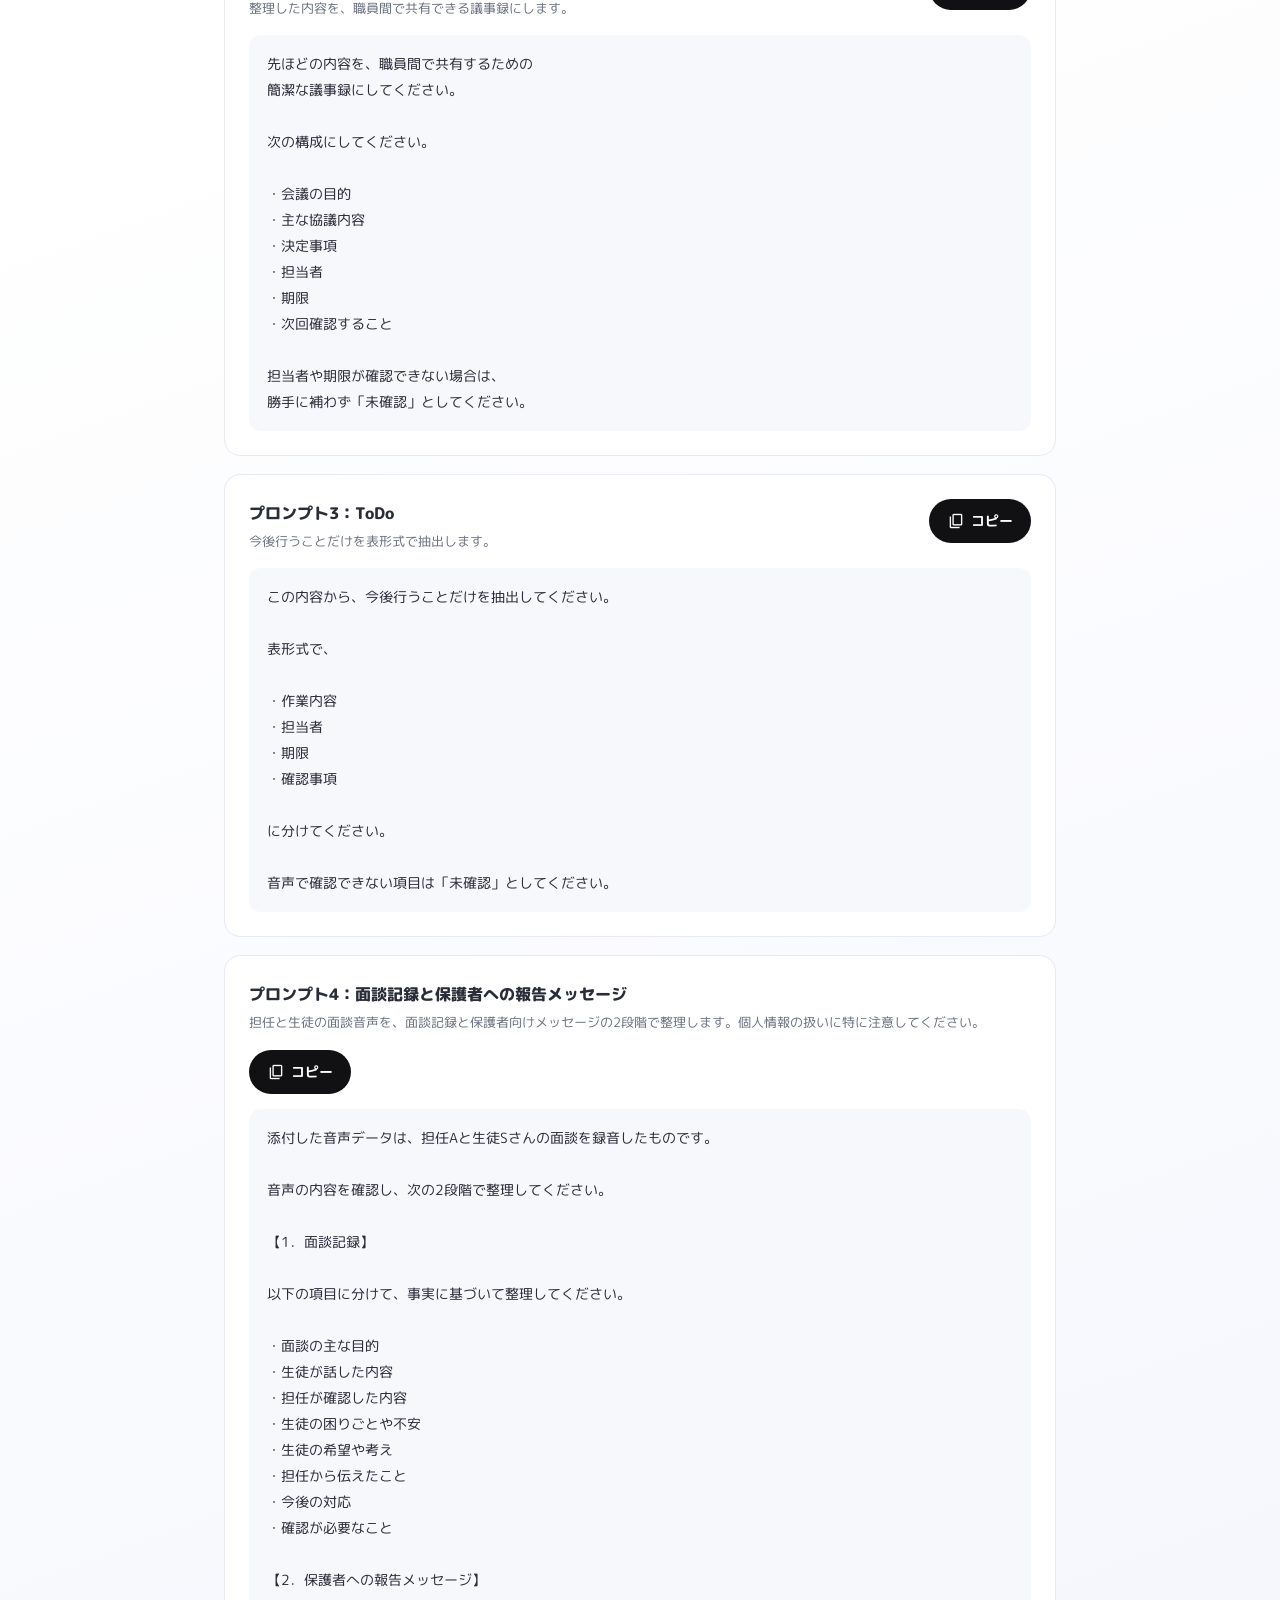
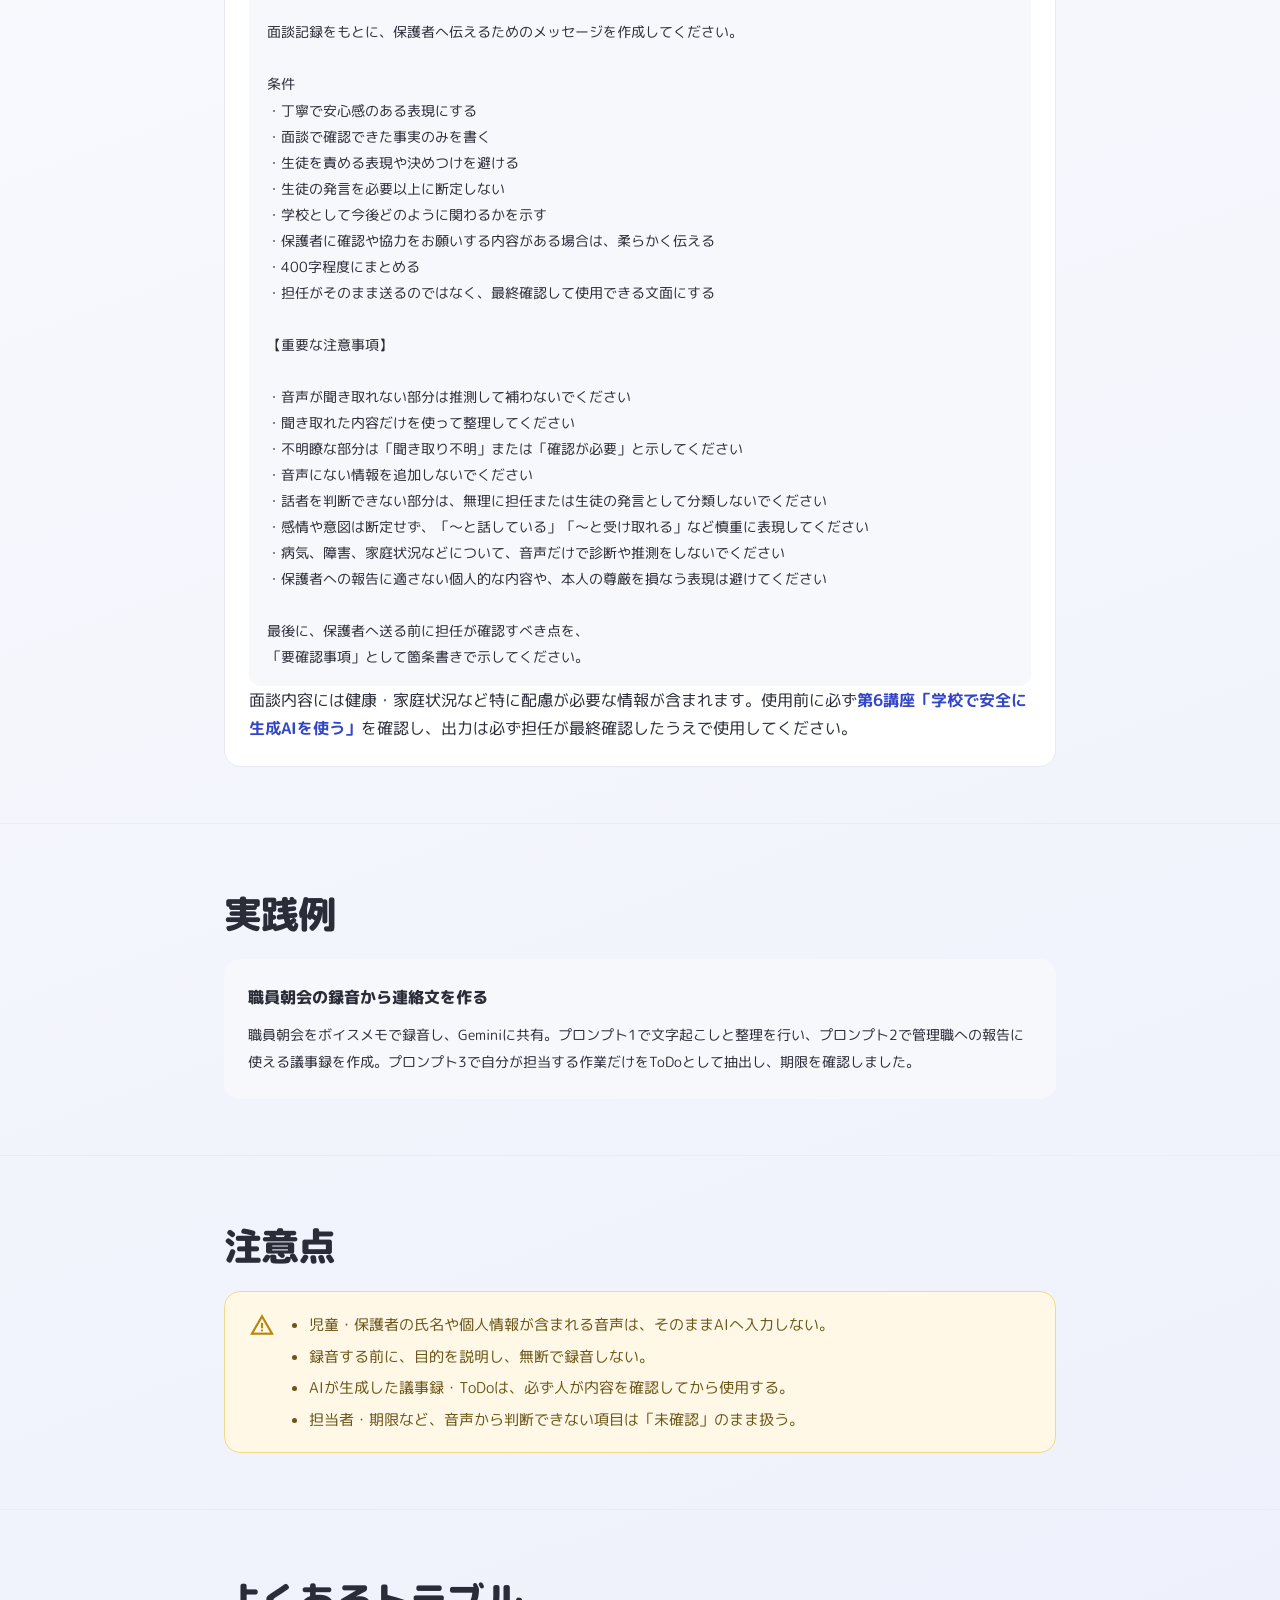
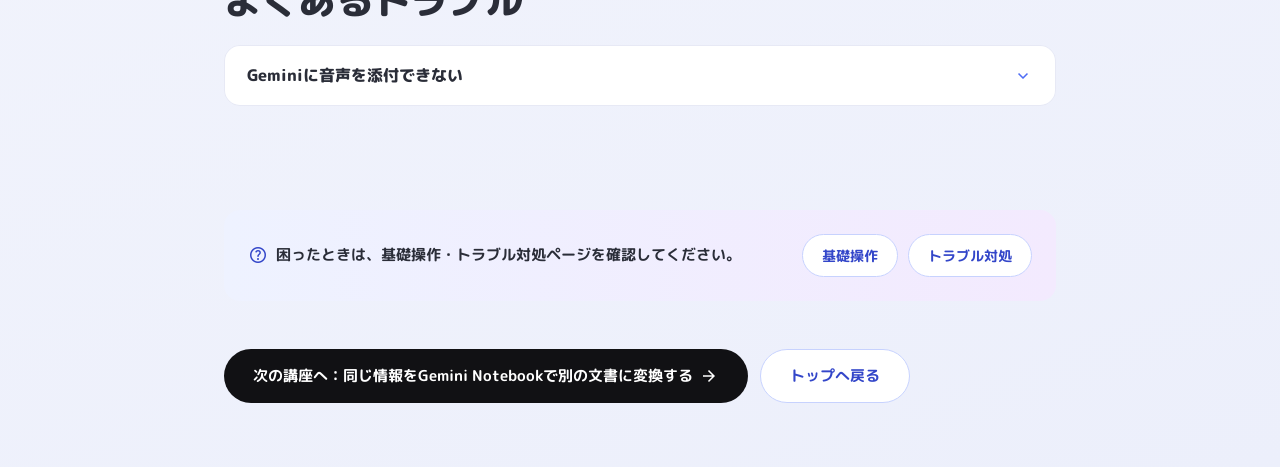
==== commit e4c69182: "第2講座改訂" ====
--- a/courses/01-voice-gemini.html
+++ b/courses/01-voice-gemini.html
@@ -9,6 +9,11 @@
 <link rel="stylesheet" href="../assets/css/style.css">
 </head>
 <body>
+
+  <!-- ===== オープニング演出（sessionStorageで1ページにつき1回だけ表示） ===== -->
+  <div id="splash" class="splash-overlay" role="dialog" aria-label="オープニング">
+    <p class="splash-text">第1講座<span class="splash-sub">iPadの音声をGeminiで仕事に変える</span></p>
+  </div>
 
   <div id="copy-announcer" aria-live="polite" class="sr-only"></div>
 
@@ -218,6 +223,64 @@
 
 音声で確認できない項目は「未確認」としてください。</div>
       </div>
+
+      <div class="prompt-card">
+        <div class="prompt-card-head">
+          <div>
+            <h4>プロンプト4：面談記録と保護者への報告メッセージ</h4>
+            <p class="prompt-scene">担任と生徒の面談音声を、面談記録と保護者向けメッセージの2段階で整理します。個人情報の扱いに特に注意してください。</p>
+          </div>
+          <button type="button" class="copy-btn" data-copy-target="#prompt1-4">
+            <span class="material-symbols-outlined" aria-hidden="true">content_copy</span>
+            <span class="copy-label">コピー</span>
+          </button>
+        </div>
+        <div class="prompt-body" id="prompt1-4">添付した音声データは、担任Aと生徒Sさんの面談を録音したものです。
+
+音声の内容を確認し、次の2段階で整理してください。
+
+【1．面談記録】
+
+以下の項目に分けて、事実に基づいて整理してください。
+
+・面談の主な目的
+・生徒が話した内容
+・担任が確認した内容
+・生徒の困りごとや不安
+・生徒の希望や考え
+・担任から伝えたこと
+・今後の対応
+・確認が必要なこと
+
+【2．保護者への報告メッセージ】
+
+面談記録をもとに、保護者へ伝えるためのメッセージを作成してください。
+
+条件
+・丁寧で安心感のある表現にする
+・面談で確認できた事実のみを書く
+・生徒を責める表現や決めつけを避ける
+・生徒の発言を必要以上に断定しない
+・学校として今後どのように関わるかを示す
+・保護者に確認や協力をお願いする内容がある場合は、柔らかく伝える
+・400字程度にまとめる
+・担任がそのまま送るのではなく、最終確認して使用できる文面にする
+
+【重要な注意事項】
+
+・音声が聞き取れない部分は推測して補わないでください
+・聞き取れた内容だけを使って整理してください
+・不明瞭な部分は「聞き取り不明」または「確認が必要」と示してください
+・音声にない情報を追加しないでください
+・話者を判断できない部分は、無理に担任または生徒の発言として分類しないでください
+・感情や意図は断定せず、「〜と話している」「〜と受け取れる」など慎重に表現してください
+・病気、障害、家庭状況などについて、音声だけで診断や推測をしないでください
+・保護者への報告に適さない個人的な内容や、本人の尊厳を損なう表現は避けてください
+
+最後に、保護者へ送る前に担任が確認すべき点を、
+「要確認事項」として箇条書きで示してください。</div>
+        <p class="prompt-note">面談内容には健康・家庭状況など特に配慮が必要な情報が含まれます。使用前に必ず<a href="06-safety.html" style="color:var(--color-blue-deep);font-weight:700;">第6講座「学校で安全に生成AIを使う」</a>を確認し、出力は必ず担任が最終確認したうえで使用してください。</p>
+      </div>
     </div>
   </section>
   <!-- コピー用プロンプト：ここまで -->
@@ -272,7 +335,7 @@
     </div>
 
     <div class="page-nav">
-      <a href="02-document-transform.html" class="btn btn-primary">次の講座へ：同じ情報を別の文書へ変換する<span class="material-symbols-outlined" aria-hidden="true">arrow_forward</span></a>
+      <a href="02-document-transform.html" class="btn btn-primary">次の講座へ：同じ情報をGemini Notebookで別の文書に変換する<span class="material-symbols-outlined" aria-hidden="true">arrow_forward</span></a>
       <a href="../index.html" class="btn btn-outline">トップへ戻る</a>
     </div>
   </div>
--- a/assets/css/style.css
+++ b/assets/css/style.css
@@ -311,22 +311,6 @@
   color: #9aa0b4;
   letter-spacing: 0.12em;
 }
-.splash-skip {
-  opacity: 0;
-  transform: translateY(12px);
-  transition: opacity .6s ease .1s, transform .6s ease .1s;
-  min-height: 44px;
-  padding: 0.55rem 1.4rem;
-  border-radius: var(--radius-full);
-  border: 1px solid rgba(255,255,255,0.35);
-  color: #ffffff;
-  background: transparent;
-  font-size: 0.85rem;
-  font-weight: 700;
-  cursor: pointer;
-}
-.splash-overlay.show .splash-skip { opacity: 1; transform: translateY(0); }
-.splash-skip:hover { background: rgba(255,255,255,0.12); }
 
 /* ------------------------------------------------------------
    ヒーロー
@@ -347,6 +331,20 @@
   background-clip: text;
   color: transparent;
 }
+
+.hero-title-en {
+  font-size: clamp(3rem, 10vw, 6.75rem);
+  font-weight: 800;
+  letter-spacing: -0.03em;
+  line-height: 0.96;
+  margin-bottom: 1.75rem;
+}
+.hero-title-en .line-dark,
+.hero-title-en .line-gray {
+  display: block;
+}
+.hero-title-en .line-dark { color: var(--color-ink); }
+.hero-title-en .line-gray { color: var(--color-text-sub); }
 .hero-copy {
   color: var(--color-text-sub);
   font-size: 1.05rem;
@@ -507,9 +505,10 @@
   .instructor-flex { flex-direction: row; align-items: flex-start; }
 }
 .instructor-photo {
-  width: 140px; height: 140px;
-  border-radius: var(--radius-full);
-  background: var(--color-pill-bg) url('../images/profile.jpg') center/cover no-repeat;
+  position: relative;
+  width: 160px; height: 160px;
+  border-radius: var(--radius-full);
+  background: var(--color-pill-bg);
   border: 1px solid var(--color-border);
   flex-shrink: 0;
   margin: 0 auto;
@@ -518,13 +517,28 @@
   justify-content: center;
   color: var(--color-text-faint);
   font-size: 2.4rem;
+  overflow: hidden;
+}
+.instructor-photo img {
+  width: 100%; height: 100%;
+  object-fit: cover;
+}
+.avatar-fallback-icon {
+  display: none;
+  position: absolute;
+  inset: 0;
+  align-items: center;
+  justify-content: center;
 }
 @media (min-width: 720px) { .instructor-photo { margin: 0; } }
 .instructor-name { font-size: 1.5rem; font-weight: 800; margin-bottom: 0.25rem; }
 .instructor-name .yomi { font-size: 0.9rem; font-weight: 500; color: var(--color-text-faint); }
 .instructor-role { color: var(--color-text-sub); font-size: 0.9rem; margin-bottom: 1rem; }
+.badge-row { display: flex; flex-wrap: wrap; align-items: center; gap: 0.6rem; margin-bottom: 0.75rem; }
 .pill-row { display: flex; flex-wrap: wrap; gap: 0.5rem; margin-bottom: 1.25rem; }
 .grad-pill {
+  display: inline-flex;
+  align-items: center;
   background: linear-gradient(90deg, #eef2ff 0%, #f3eafe 100%);
   color: var(--color-blue-deep);
   font-size: 0.78rem;
@@ -532,6 +546,8 @@
   padding: 0.45rem 1rem;
   border-radius: var(--radius-full);
 }
+.badge-img { height: 96px; width: auto; }
+.badge-img-round { height: 64px; width: 64px; border-radius: var(--radius-full); object-fit: cover; }
 .instructor-bio { color: var(--color-text); font-size: 0.92rem; line-height: 1.85; margin-bottom: 1rem; }
 .quote-box {
   background: linear-gradient(90deg, #eef2ff 0%, #f3eafe 100%);
@@ -545,20 +561,20 @@
    著作紹介
    ------------------------------------------------------------ */
 .book-card {
-  padding: 1.75rem;
+  padding: 2rem;
   display: flex;
   flex-direction: column;
-  gap: 1.25rem;
-}
-@media (min-width: 640px) {
-  .book-card { flex-direction: row; }
+  gap: 2rem;
+}
+@media (min-width: 720px) {
+  .book-card { flex-direction: row; align-items: flex-start; }
 }
 .book-cover {
-  width: 140px;
-  height: 190px;
+  position: relative;
+  width: 192px;
   border-radius: var(--radius-sm);
   box-shadow: 0 8px 20px -10px rgba(17,17,20,0.35);
-  background: var(--color-pill-bg) url('../images/book01.jpg') center/cover no-repeat;
+  background: var(--color-pill-bg);
   border: 1px solid var(--color-border);
   flex-shrink: 0;
   margin: 0 auto;
@@ -567,12 +583,16 @@
   justify-content: center;
   color: var(--color-text-faint);
   font-size: 1.8rem;
-}
-.book-cover.book02 { background-image: url('../images/book02.jpg'); }
-@media (min-width: 640px) { .book-cover { margin: 0; } }
-.book-info h3 { font-size: 1.2rem; font-weight: 800; margin-bottom: 0.3rem; }
-.book-info .publisher { color: var(--color-text-sub); font-size: 0.85rem; margin-bottom: 0.75rem; }
-.book-info .desc { font-size: 0.9rem; color: var(--color-text); line-height: 1.8; margin-bottom: 1rem; }
+  overflow: hidden;
+}
+.book-cover img { width: 100%; height: auto; display: block; object-fit: contain; }
+@media (min-width: 720px) { .book-cover { margin: 0; } }
+.book-info h3 { font-size: 1.4rem; font-weight: 800; margin-bottom: 0.6rem; line-height: 1.4; }
+.book-info .publisher { color: var(--color-text-sub); font-size: 0.88rem; margin-bottom: 1rem; line-height: 1.8; }
+.book-info .publisher strong { color: var(--color-ink); }
+.book-info .desc { list-style: none; font-size: 0.9rem; color: var(--color-text); line-height: 1.9; margin-bottom: 1.5rem; display: flex; flex-direction: column; gap: 0.15rem; }
+.book-info .desc li { display: flex; gap: 0.5rem; }
+.book-info .desc li .label { font-weight: 700; flex-shrink: 0; }
 
 /* ------------------------------------------------------------
    注意カード
@@ -589,6 +609,22 @@
 .caution-card .material-symbols-outlined { color: var(--color-caution-icon); font-size: 26px; flex-shrink: 0; }
 .caution-card p, .caution-card ul { font-size: 0.92rem; line-height: 1.75; color: var(--color-caution-text); }
 .caution-card ul { list-style: disc; padding-left: 1.2rem; display: flex; flex-direction: column; gap: 0.35rem; }
+
+/* ------------------------------------------------------------
+   ヒント（前向きな提案）カード：注意カードとは異なり青系の配色
+   ------------------------------------------------------------ */
+.tip-card {
+  background: linear-gradient(90deg, #eef2ff 0%, #f3eafe 100%);
+  border-radius: var(--radius-md);
+  padding: 1.25rem 1.5rem;
+  display: flex;
+  gap: 0.9rem;
+  align-items: flex-start;
+}
+.tip-card .material-symbols-outlined { color: var(--color-blue-deep); font-size: 26px; flex-shrink: 0; }
+.tip-card p, .tip-card ul { font-size: 0.92rem; line-height: 1.8; color: var(--color-text); }
+.tip-card ul { list-style: disc; padding-left: 1.2rem; display: flex; flex-direction: column; gap: 0.35rem; margin-top: 0.5rem; }
+.tip-card strong { color: var(--color-ink); }
 
 /* ------------------------------------------------------------
    パンくずリスト
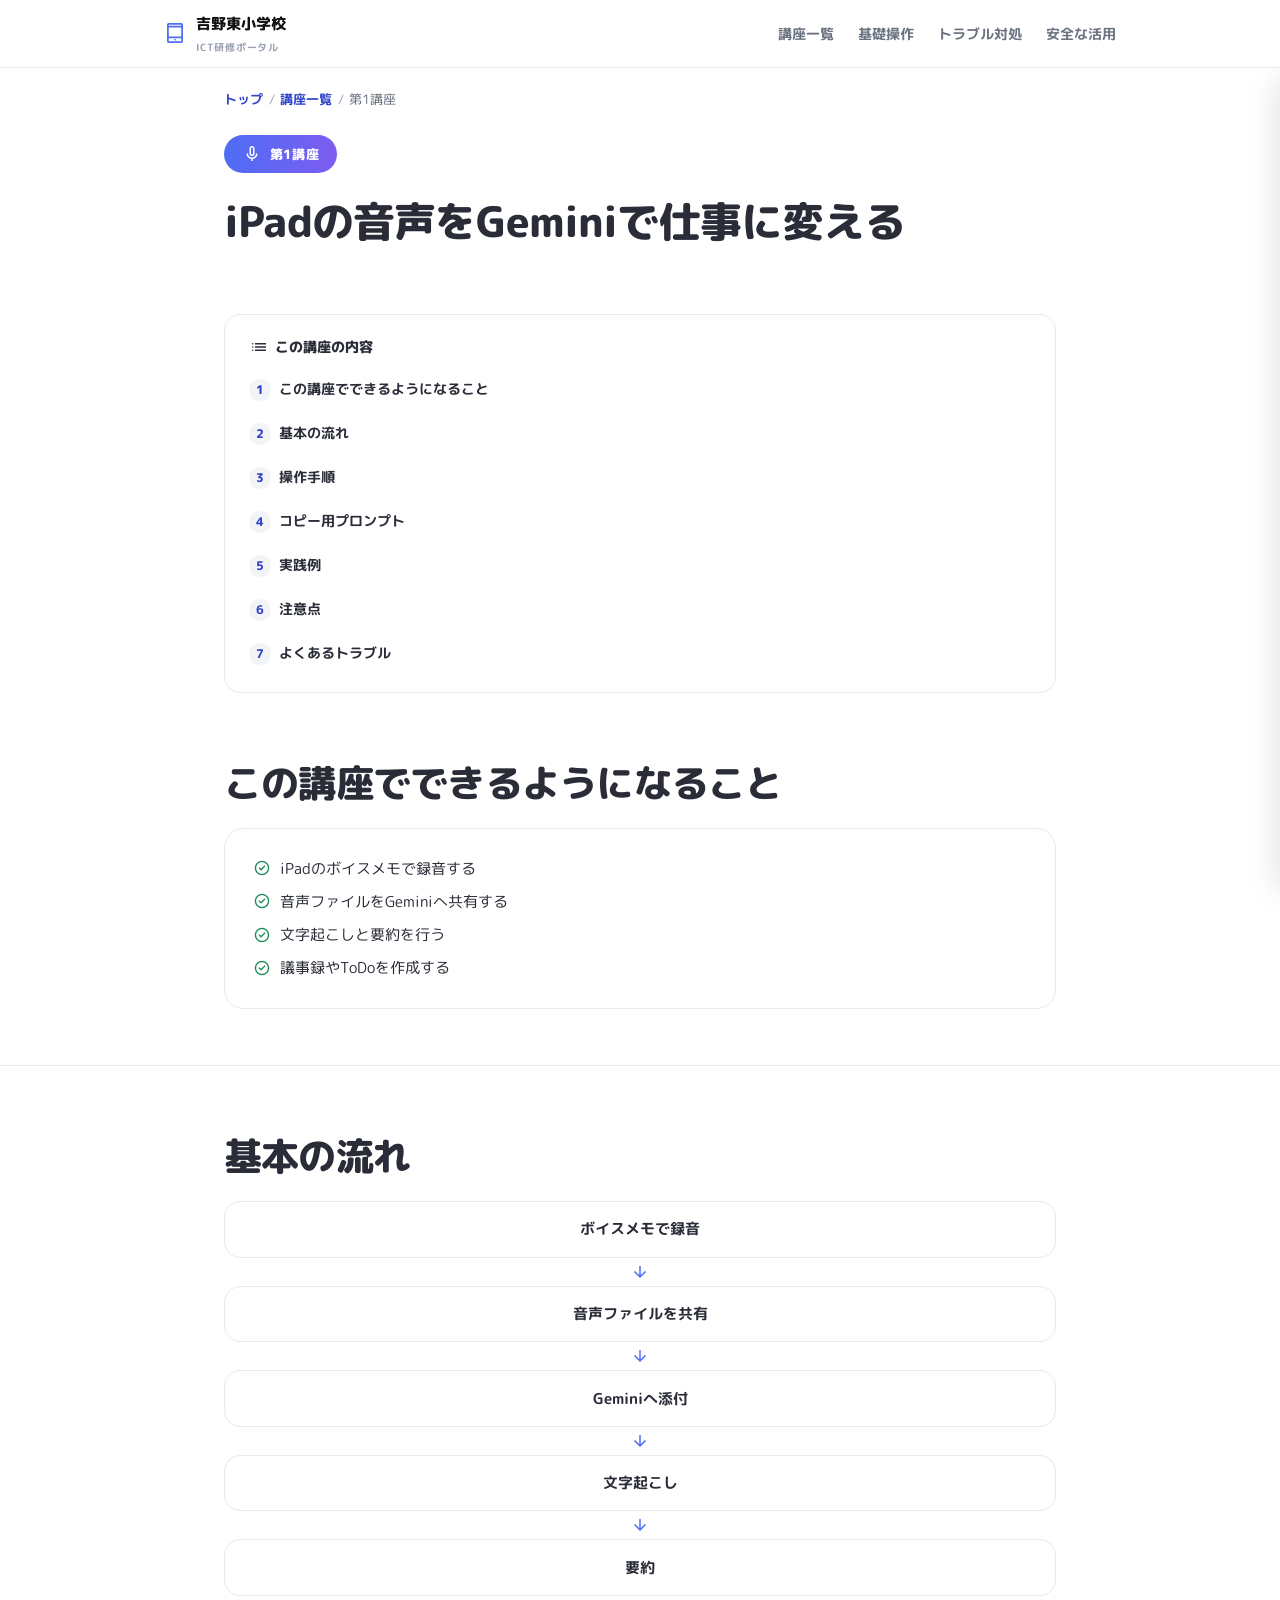
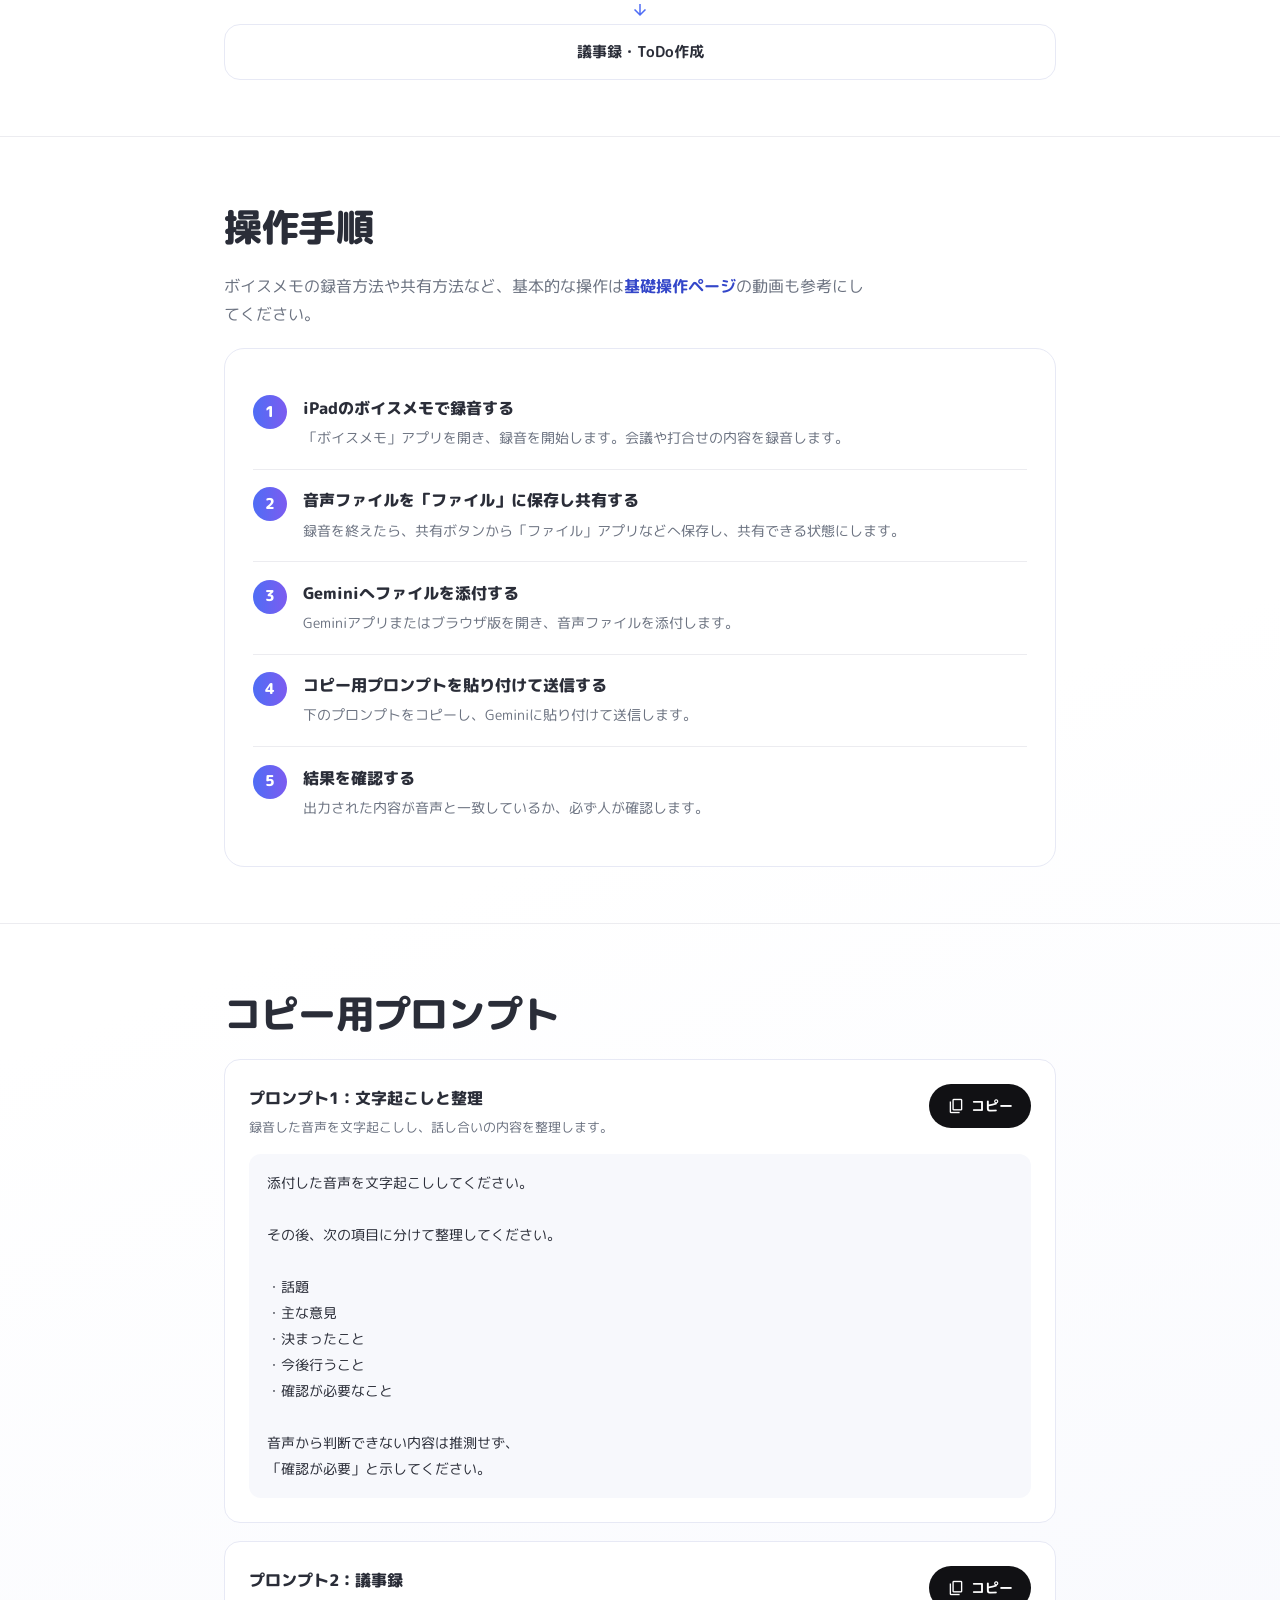
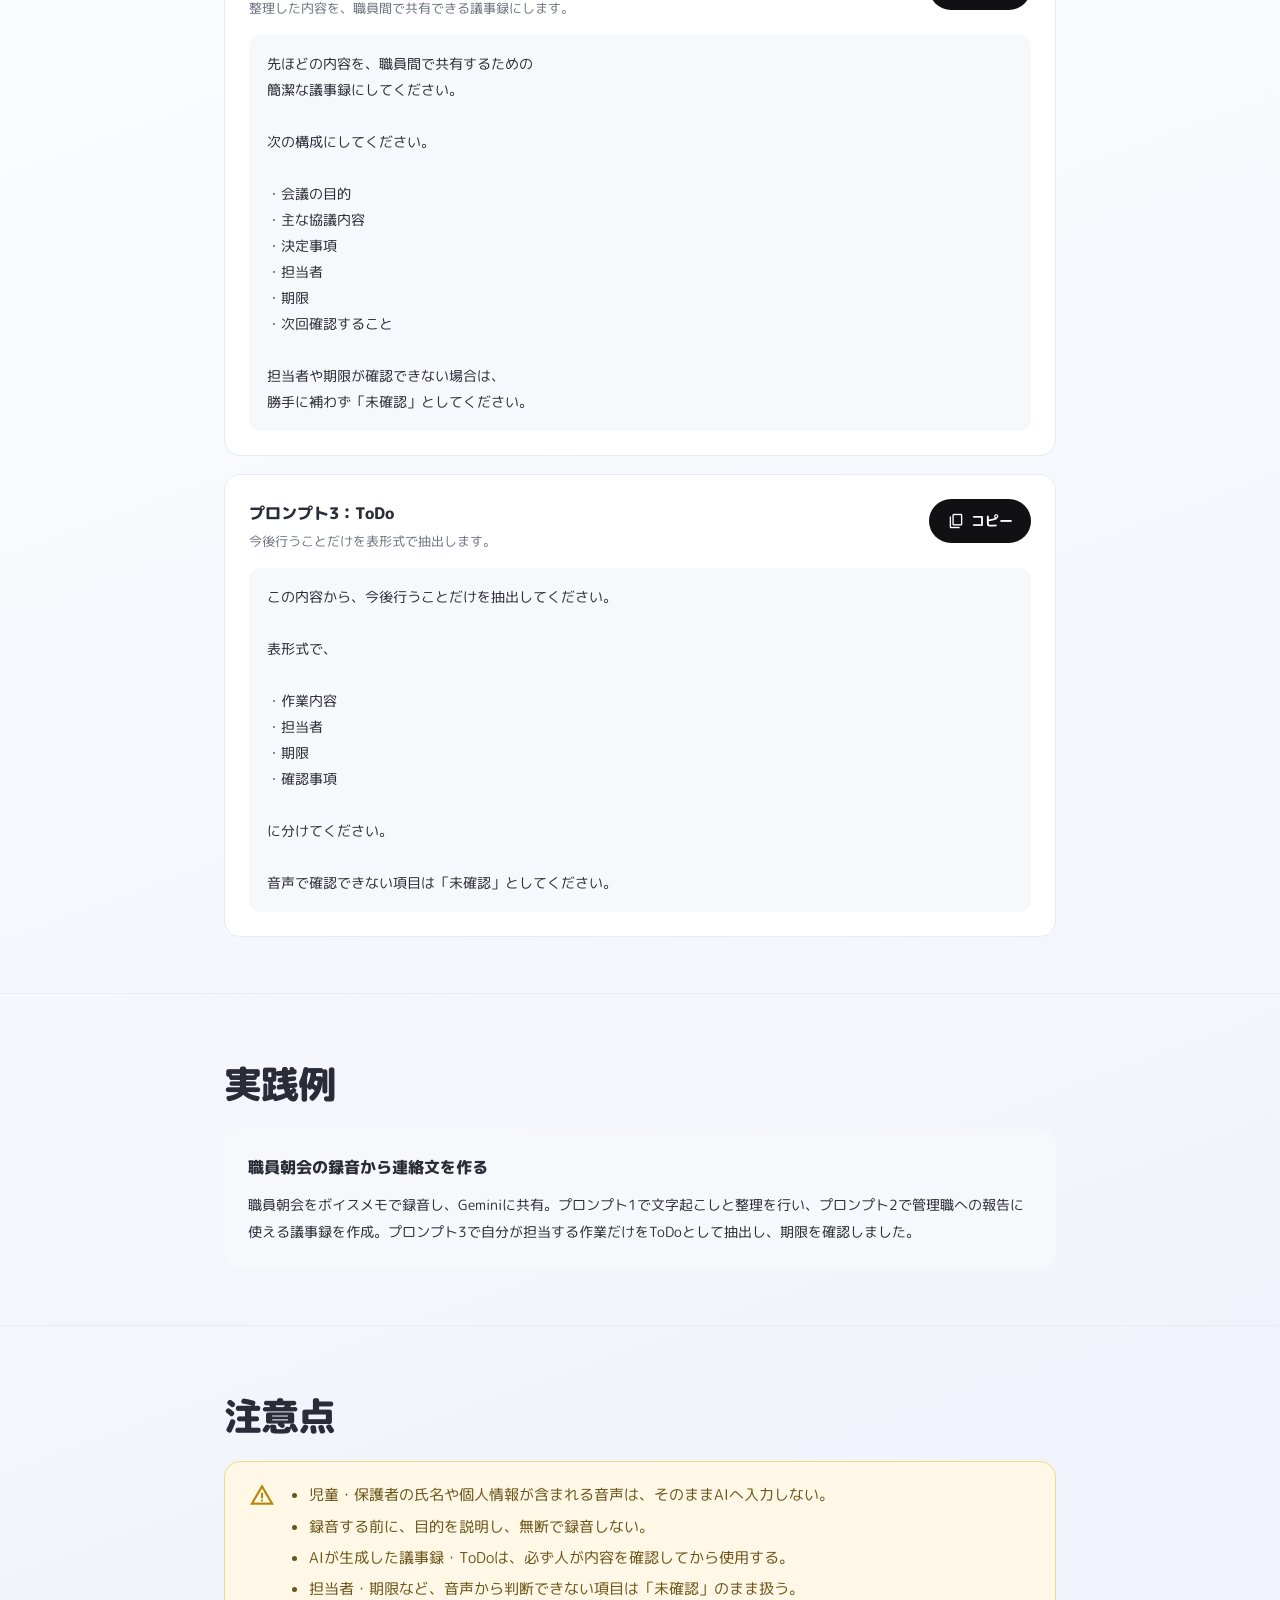
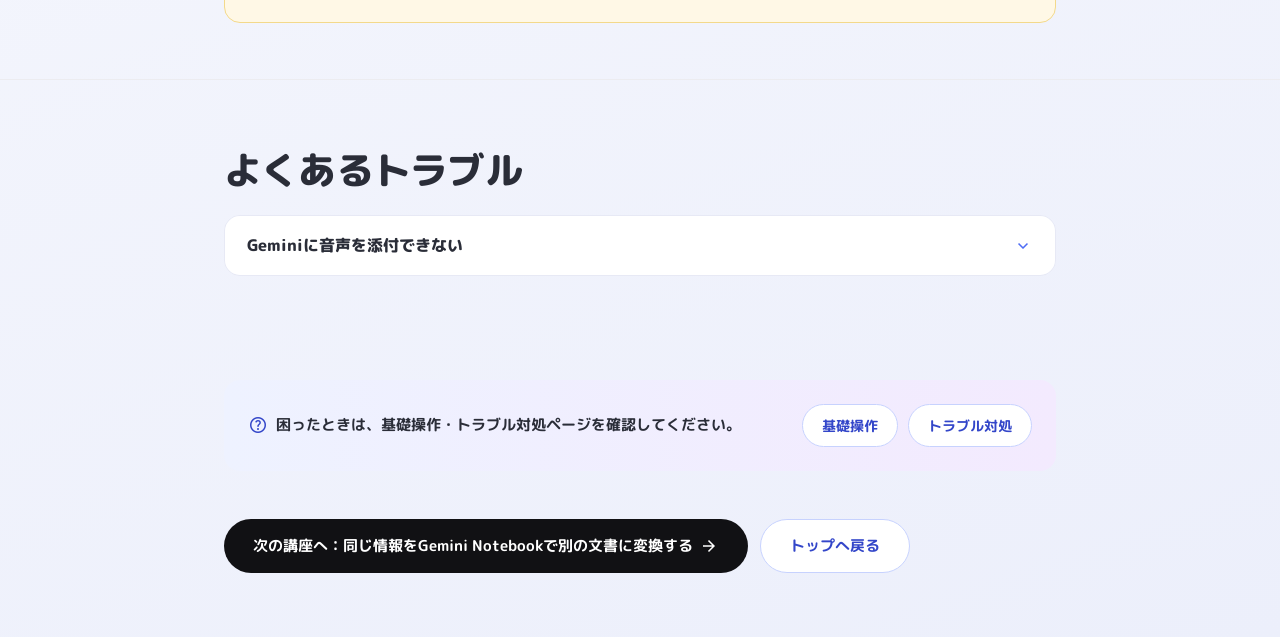
==== commit 2776a8b3: "講座内容アップデート" ====
--- a/courses/01-voice-gemini.html
+++ b/courses/01-voice-gemini.html
@@ -223,64 +223,6 @@
 
 音声で確認できない項目は「未確認」としてください。</div>
       </div>
-
-      <div class="prompt-card">
-        <div class="prompt-card-head">
-          <div>
-            <h4>プロンプト4：面談記録と保護者への報告メッセージ</h4>
-            <p class="prompt-scene">担任と生徒の面談音声を、面談記録と保護者向けメッセージの2段階で整理します。個人情報の扱いに特に注意してください。</p>
-          </div>
-          <button type="button" class="copy-btn" data-copy-target="#prompt1-4">
-            <span class="material-symbols-outlined" aria-hidden="true">content_copy</span>
-            <span class="copy-label">コピー</span>
-          </button>
-        </div>
-        <div class="prompt-body" id="prompt1-4">添付した音声データは、担任Aと生徒Sさんの面談を録音したものです。
-
-音声の内容を確認し、次の2段階で整理してください。
-
-【1．面談記録】
-
-以下の項目に分けて、事実に基づいて整理してください。
-
-・面談の主な目的
-・生徒が話した内容
-・担任が確認した内容
-・生徒の困りごとや不安
-・生徒の希望や考え
-・担任から伝えたこと
-・今後の対応
-・確認が必要なこと
-
-【2．保護者への報告メッセージ】
-
-面談記録をもとに、保護者へ伝えるためのメッセージを作成してください。
-
-条件
-・丁寧で安心感のある表現にする
-・面談で確認できた事実のみを書く
-・生徒を責める表現や決めつけを避ける
-・生徒の発言を必要以上に断定しない
-・学校として今後どのように関わるかを示す
-・保護者に確認や協力をお願いする内容がある場合は、柔らかく伝える
-・400字程度にまとめる
-・担任がそのまま送るのではなく、最終確認して使用できる文面にする
-
-【重要な注意事項】
-
-・音声が聞き取れない部分は推測して補わないでください
-・聞き取れた内容だけを使って整理してください
-・不明瞭な部分は「聞き取り不明」または「確認が必要」と示してください
-・音声にない情報を追加しないでください
-・話者を判断できない部分は、無理に担任または生徒の発言として分類しないでください
-・感情や意図は断定せず、「〜と話している」「〜と受け取れる」など慎重に表現してください
-・病気、障害、家庭状況などについて、音声だけで診断や推測をしないでください
-・保護者への報告に適さない個人的な内容や、本人の尊厳を損なう表現は避けてください
-
-最後に、保護者へ送る前に担任が確認すべき点を、
-「要確認事項」として箇条書きで示してください。</div>
-        <p class="prompt-note">面談内容には健康・家庭状況など特に配慮が必要な情報が含まれます。使用前に必ず<a href="06-safety.html" style="color:var(--color-blue-deep);font-weight:700;">第6講座「学校で安全に生成AIを使う」</a>を確認し、出力は必ず担任が最終確認したうえで使用してください。</p>
-      </div>
     </div>
   </section>
   <!-- コピー用プロンプト：ここまで -->
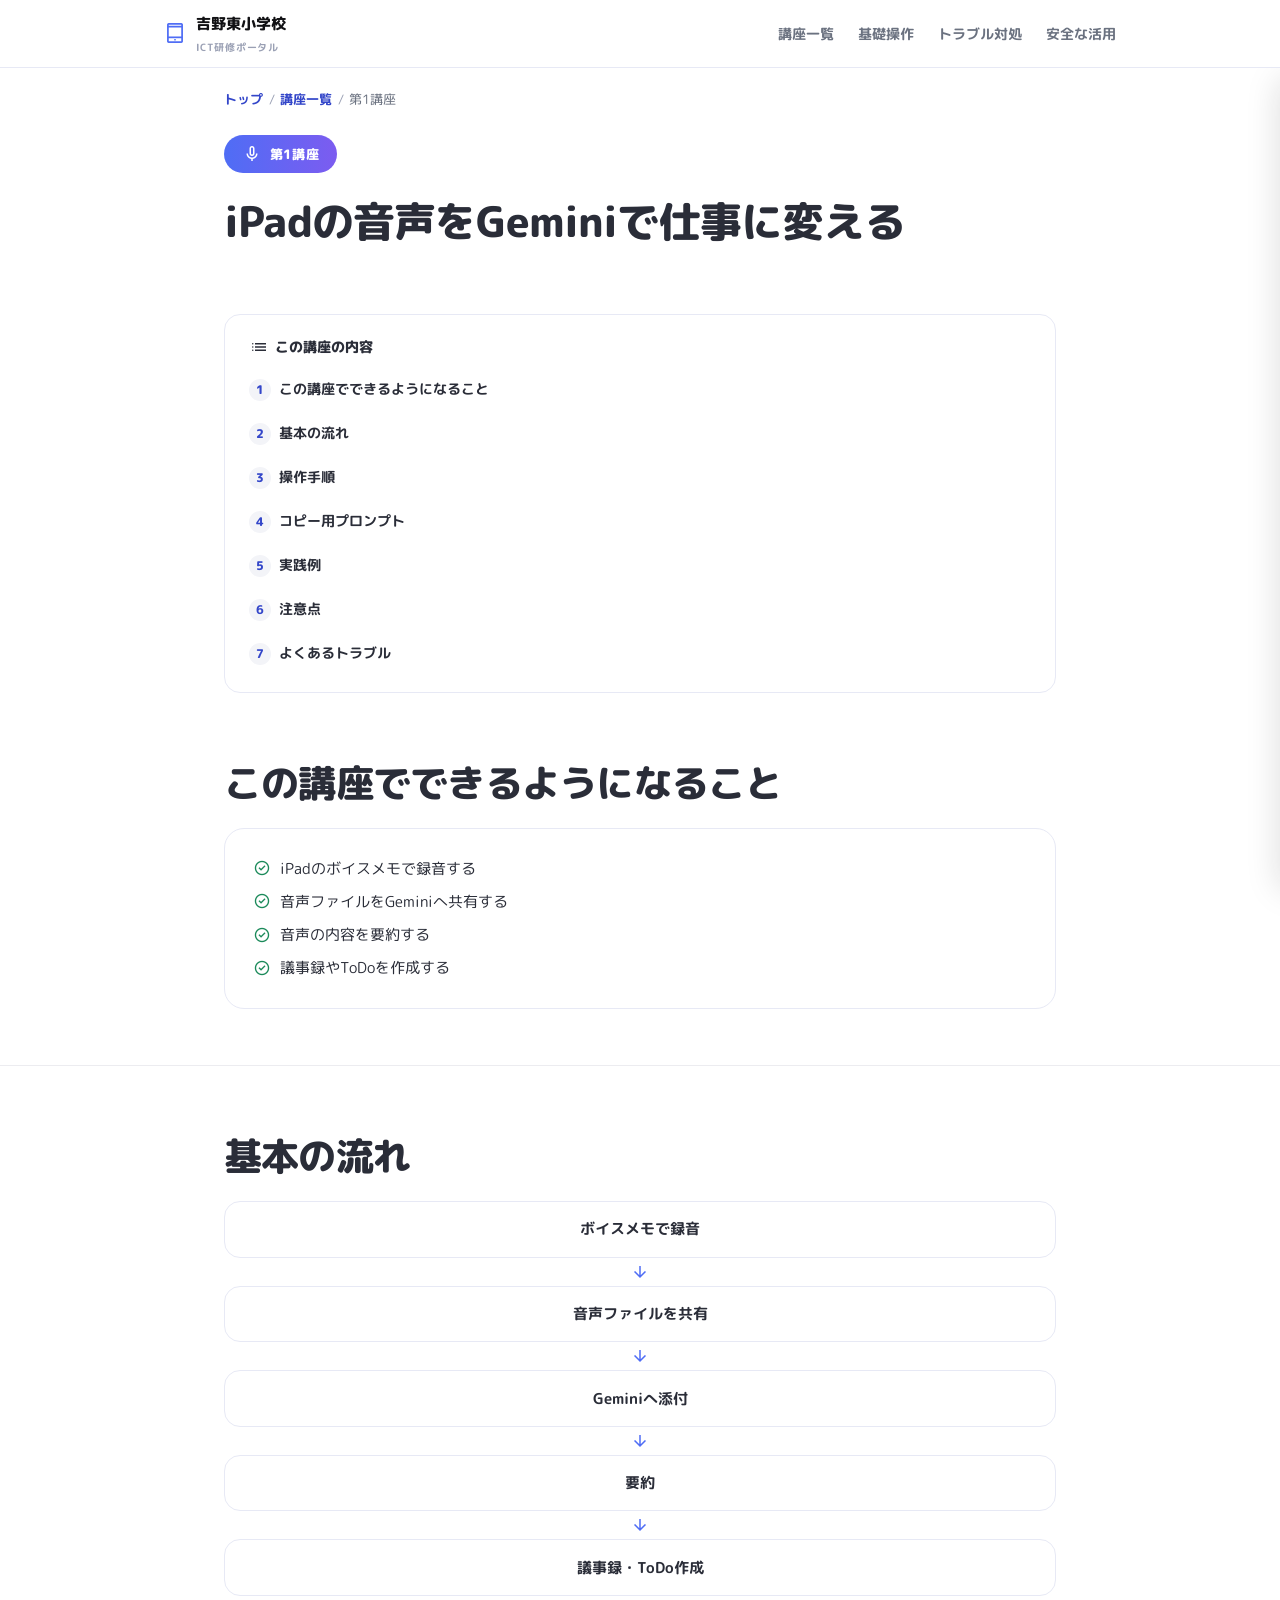
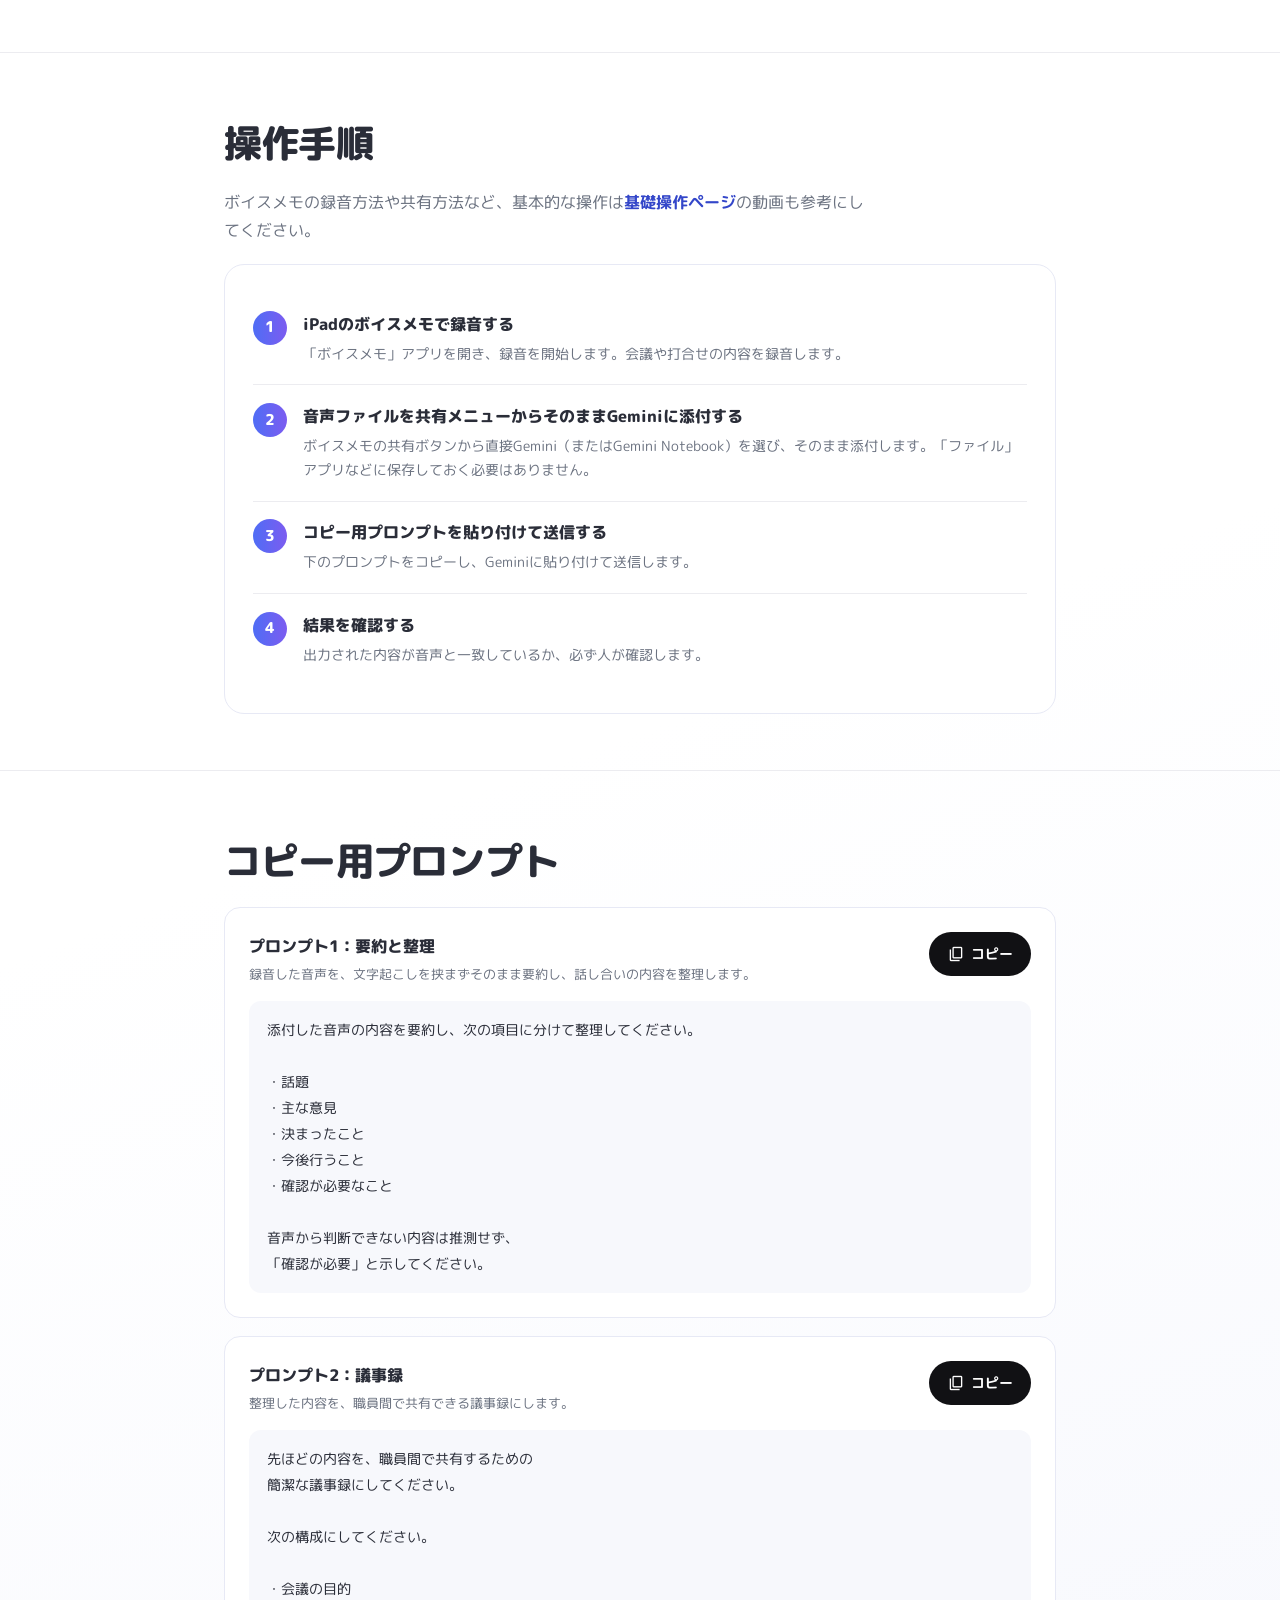
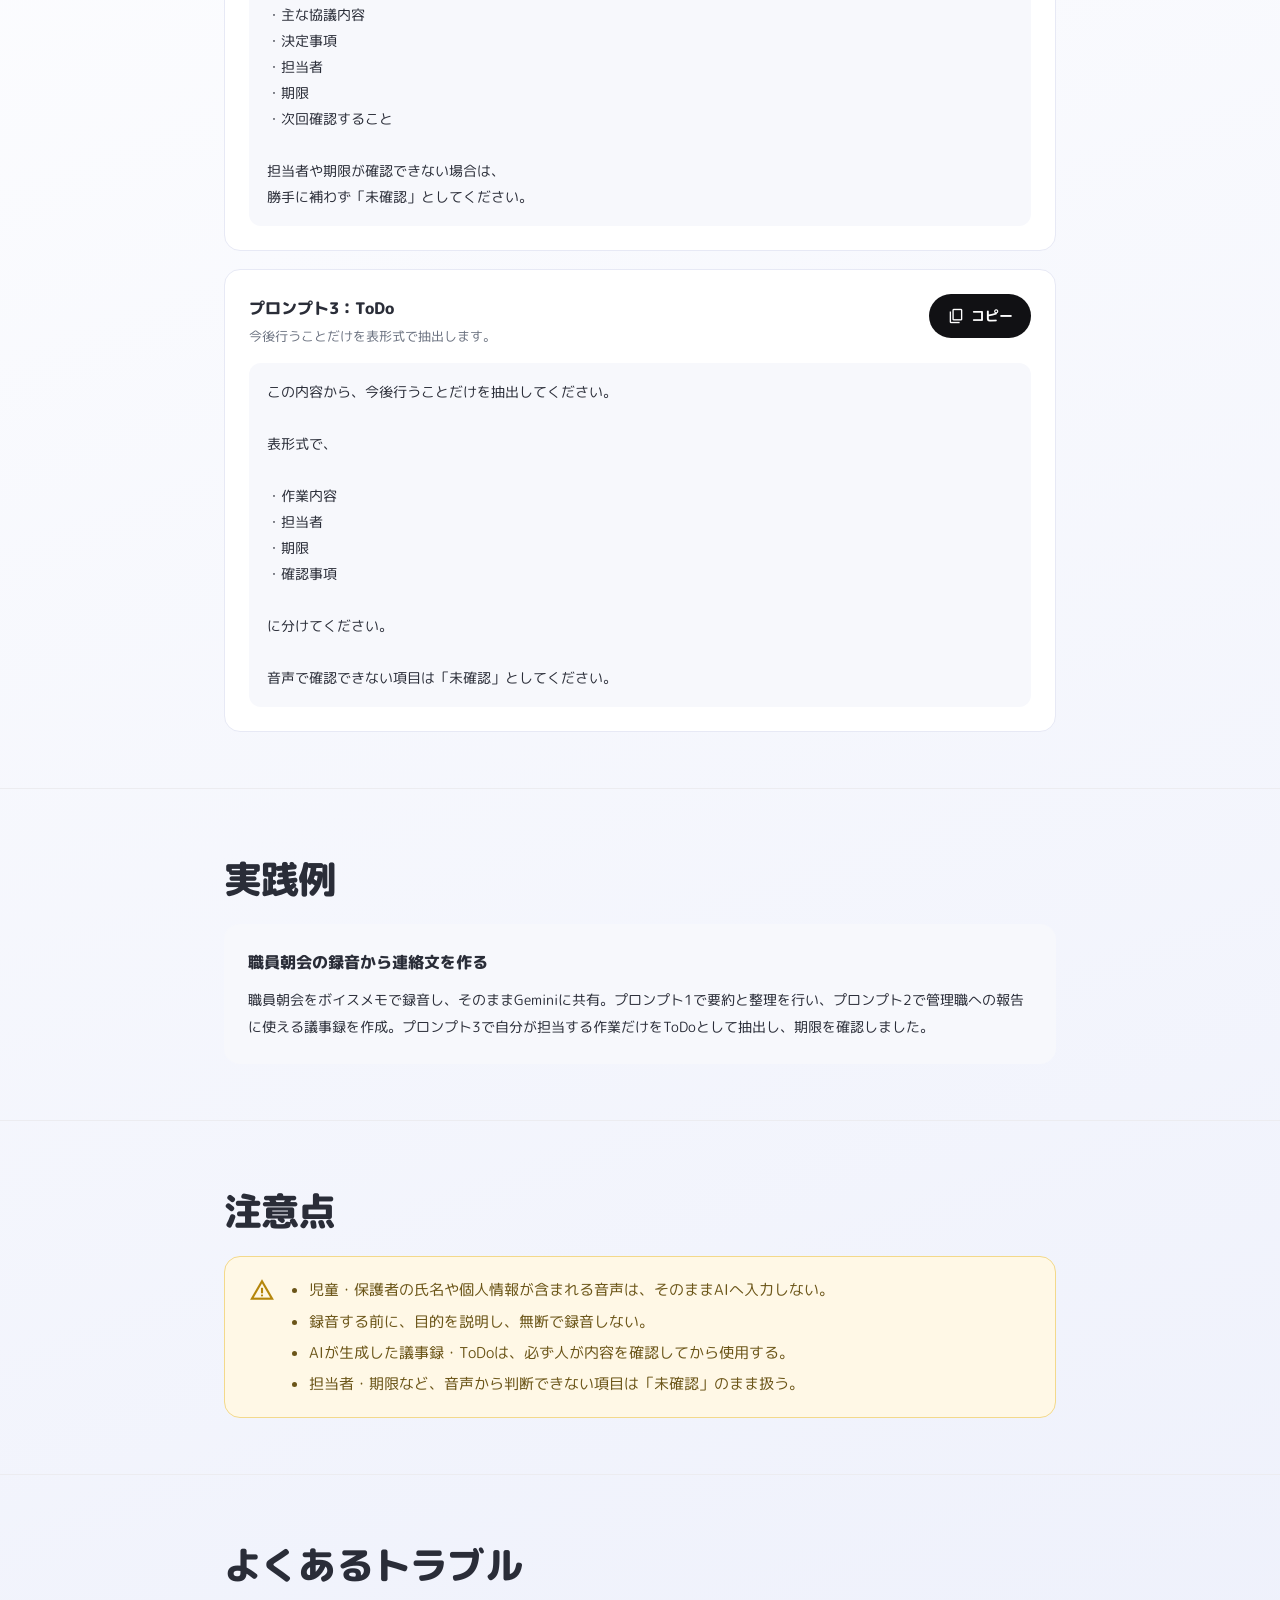
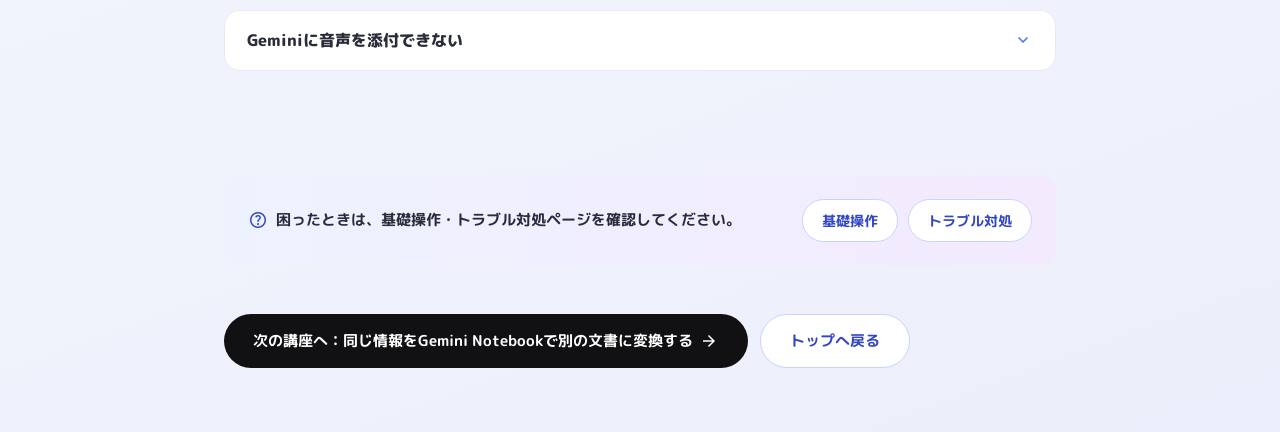
==== commit 61358db3: "説明へ変更" ====
--- a/courses/01-voice-gemini.html
+++ b/courses/01-voice-gemini.html
@@ -85,7 +85,7 @@
         <ul class="goal-list">
           <li><span class="material-symbols-outlined" aria-hidden="true">check_circle</span>iPadのボイスメモで録音する</li>
           <li><span class="material-symbols-outlined" aria-hidden="true">check_circle</span>音声ファイルをGeminiへ共有する</li>
-          <li><span class="material-symbols-outlined" aria-hidden="true">check_circle</span>文字起こしと要約を行う</li>
+          <li><span class="material-symbols-outlined" aria-hidden="true">check_circle</span>音声の内容を要約する</li>
           <li><span class="material-symbols-outlined" aria-hidden="true">check_circle</span>議事録やToDoを作成する</li>
         </ul>
       </div>
@@ -101,8 +101,6 @@
         <div class="flow-step">音声ファイルを共有</div>
         <div class="flow-arrow"><span class="material-symbols-outlined" aria-hidden="true">arrow_downward</span></div>
         <div class="flow-step">Geminiへ添付</div>
-        <div class="flow-arrow"><span class="material-symbols-outlined" aria-hidden="true">arrow_downward</span></div>
-        <div class="flow-step">文字起こし</div>
         <div class="flow-arrow"><span class="material-symbols-outlined" aria-hidden="true">arrow_downward</span></div>
         <div class="flow-step">要約</div>
         <div class="flow-arrow"><span class="material-symbols-outlined" aria-hidden="true">arrow_downward</span></div>
@@ -123,18 +121,14 @@
           </li>
           <li class="step-item">
             <div class="step-num">2</div>
-            <div class="step-body"><h4>音声ファイルを「ファイル」に保存し共有する</h4><p>録音を終えたら、共有ボタンから「ファイル」アプリなどへ保存し、共有できる状態にします。</p></div>
+            <div class="step-body"><h4>音声ファイルを共有メニューからそのままGeminiに添付する</h4><p>ボイスメモの共有ボタンから直接Gemini（またはGemini Notebook）を選び、そのまま添付します。「ファイル」アプリなどに保存しておく必要はありません。</p></div>
           </li>
           <li class="step-item">
             <div class="step-num">3</div>
-            <div class="step-body"><h4>Geminiへファイルを添付する</h4><p>Geminiアプリまたはブラウザ版を開き、音声ファイルを添付します。</p></div>
+            <div class="step-body"><h4>コピー用プロンプトを貼り付けて送信する</h4><p>下のプロンプトをコピーし、Geminiに貼り付けて送信します。</p></div>
           </li>
           <li class="step-item">
             <div class="step-num">4</div>
-            <div class="step-body"><h4>コピー用プロンプトを貼り付けて送信する</h4><p>下のプロンプトをコピーし、Geminiに貼り付けて送信します。</p></div>
-          </li>
-          <li class="step-item">
-            <div class="step-num">5</div>
             <div class="step-body"><h4>結果を確認する</h4><p>出力された内容が音声と一致しているか、必ず人が確認します。</p></div>
           </li>
         </ol>
@@ -150,17 +144,15 @@
       <div class="prompt-card">
         <div class="prompt-card-head">
           <div>
-            <h4>プロンプト1：文字起こしと整理</h4>
-            <p class="prompt-scene">録音した音声を文字起こしし、話し合いの内容を整理します。</p>
+            <h4>プロンプト1：要約と整理</h4>
+            <p class="prompt-scene">録音した音声を、文字起こしを挟まずそのまま要約し、話し合いの内容を整理します。</p>
           </div>
           <button type="button" class="copy-btn" data-copy-target="#prompt1-1">
             <span class="material-symbols-outlined" aria-hidden="true">content_copy</span>
             <span class="copy-label">コピー</span>
           </button>
         </div>
-        <div class="prompt-body" id="prompt1-1">添付した音声を文字起こししてください。
-
-その後、次の項目に分けて整理してください。
+        <div class="prompt-body" id="prompt1-1">添付した音声の内容を要約し、次の項目に分けて整理してください。
 
 ・話題
 ・主な意見
@@ -232,7 +224,7 @@
       <h2 class="section-title">実践例</h2>
       <div class="example-card">
         <h4>職員朝会の録音から連絡文を作る</h4>
-        <p>職員朝会をボイスメモで録音し、Geminiに共有。プロンプト1で文字起こしと整理を行い、プロンプト2で管理職への報告に使える議事録を作成。プロンプト3で自分が担当する作業だけをToDoとして抽出し、期限を確認しました。</p>
+        <p>職員朝会をボイスメモで録音し、そのままGeminiに共有。プロンプト1で要約と整理を行い、プロンプト2で管理職への報告に使える議事録を作成。プロンプト3で自分が担当する作業だけをToDoとして抽出し、期限を確認しました。</p>
       </div>
     </div>
   </section>
